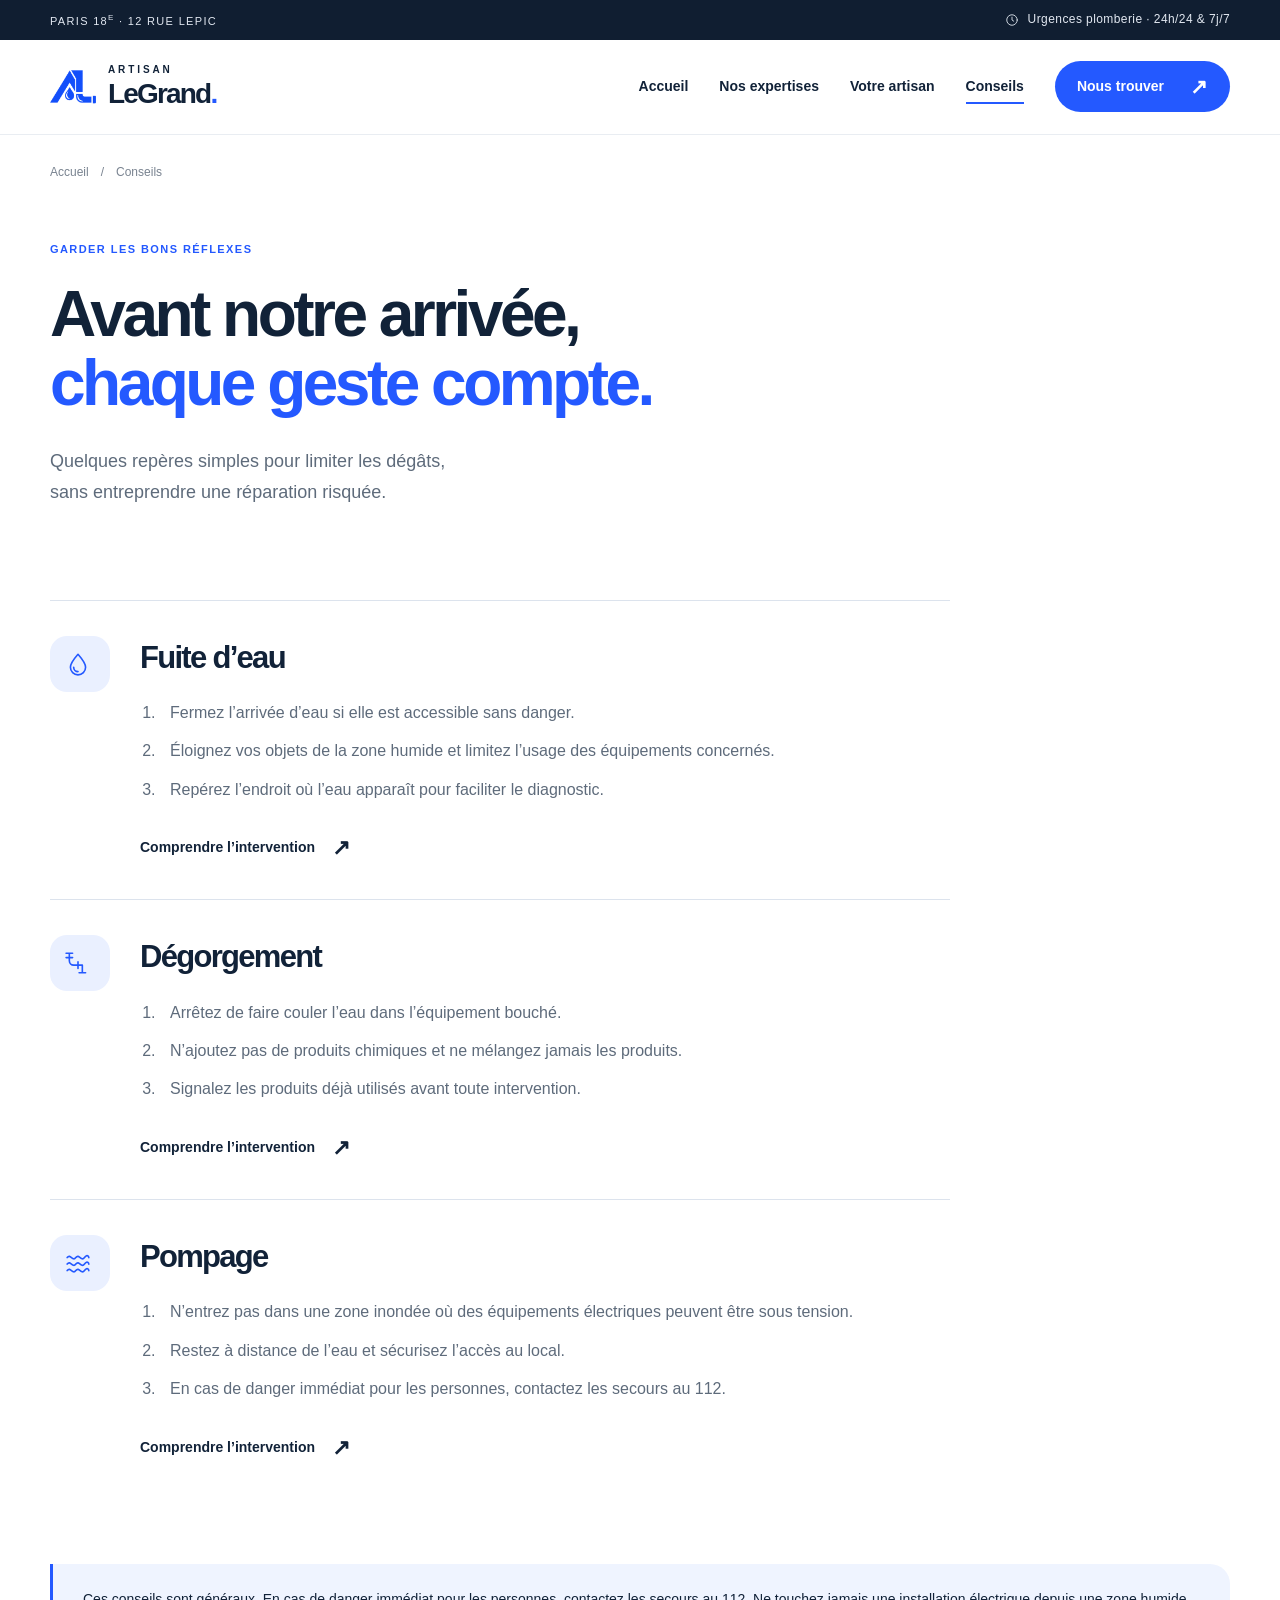
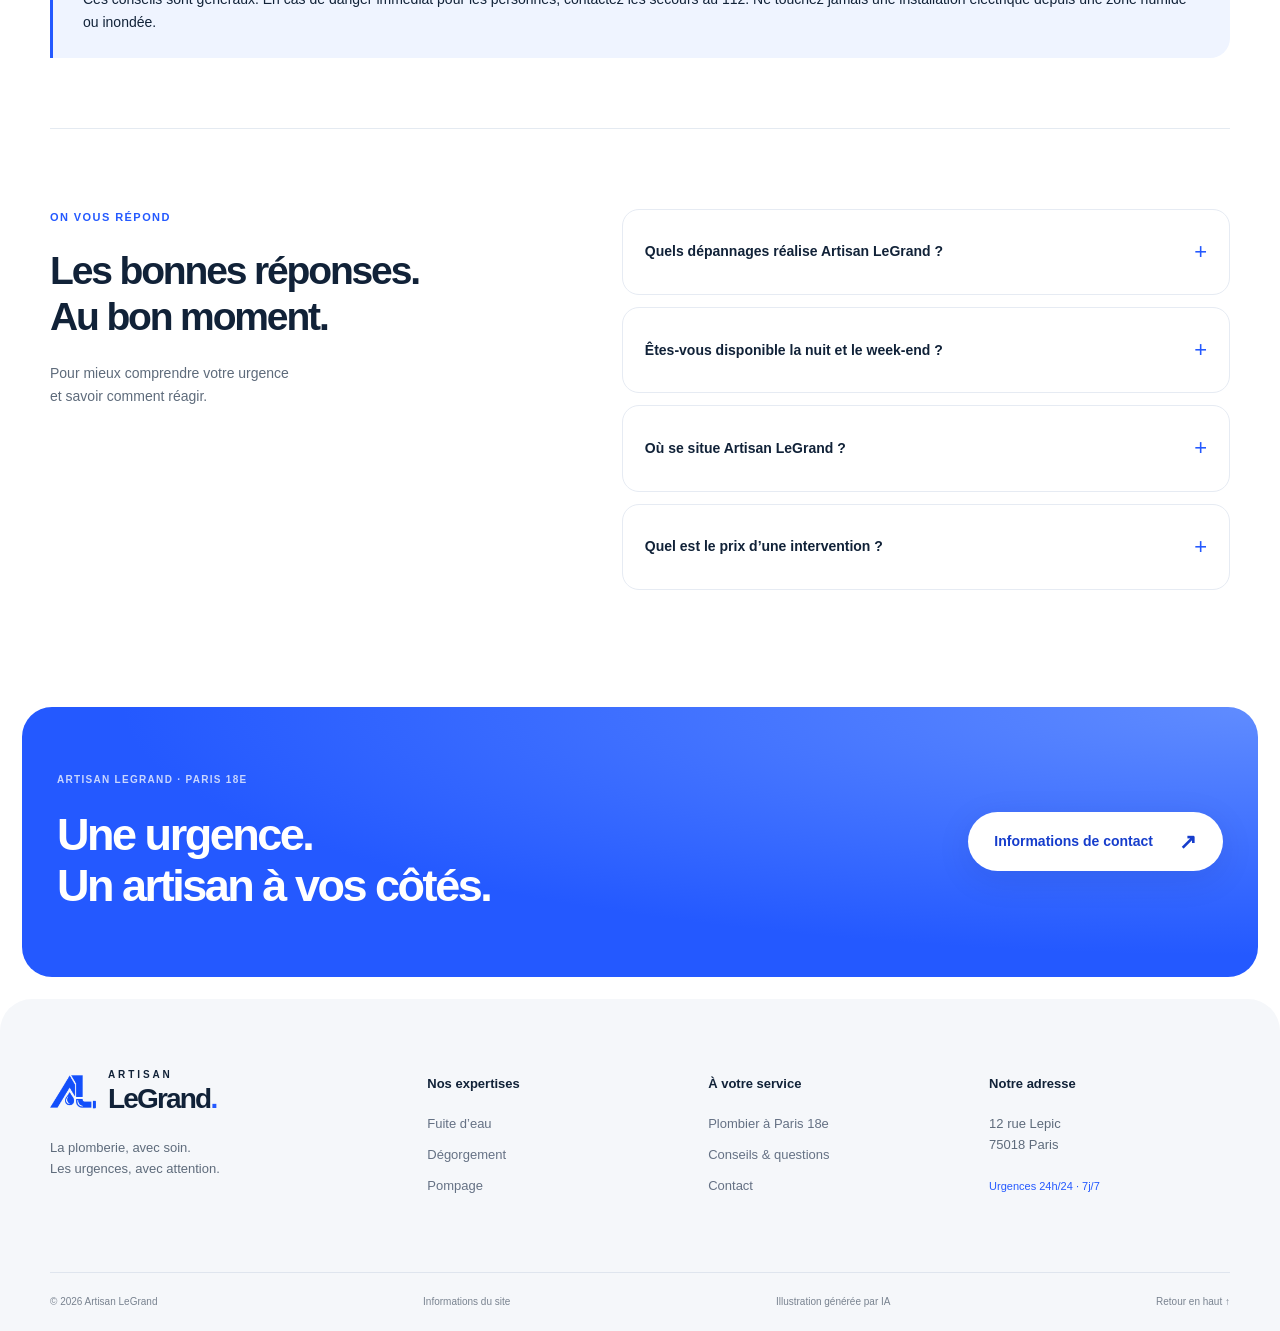
==== conseils/index.html @ b96ce823 "Créer Artisan LeGrand : neuf pages, identité visuelle, animations et SEO local" ====
<!doctype html><html lang="fr" id="top"><head><meta charset="utf-8"><meta name="viewport" content="width=device-width,initial-scale=1"><title>Urgence plomberie : conseils et questions | Artisan LeGrand</title><meta name="description" content="Fuite d’eau, canalisation bouchée ou inondation : les premiers réflexes et les réponses aux questions sur les urgences plomberie à Paris 18e."><meta name="theme-color" content="#101e31"><meta name="robots" content="index,follow,max-image-preview:large"><link rel="canonical" href="https://artisan-legrand-pecsi.vercel.app/conseils/"><link rel="icon" href="/assets/favicon.png"><link rel="stylesheet" href="/assets/style.css"><meta property="og:type" content="website"><meta property="og:locale" content="fr_FR"><meta property="og:site_name" content="Artisan LeGrand"><meta property="og:title" content="Urgence plomberie : conseils et questions | Artisan LeGrand"><meta property="og:description" content="Fuite d’eau, canalisation bouchée ou inondation : les premiers réflexes et les réponses aux questions sur les urgences plomberie à Paris 18e."><meta property="og:url" content="https://artisan-legrand-pecsi.vercel.app/conseils/"><script type="application/ld+json">[{"@context":"https://schema.org","@type":"Plumber","@id":"https://artisan-legrand-pecsi.vercel.app/#artisan","name":"Artisan LeGrand","url":"https://artisan-legrand-pecsi.vercel.app","description":"Artisan plombier pour les urgences de plomberie, fuites, dégorgement et pompage à Paris 18e.","image":"https://artisan-legrand-pecsi.vercel.app/assets/plomberie.webp","logo":"https://artisan-legrand-pecsi.vercel.app/assets/logo.webp","address":{"@type":"PostalAddress","streetAddress":"12 rue Lepic","postalCode":"75018","addressLocality":"Paris","addressCountry":"FR"},"areaServed":{"@type":"Place","name":"Paris 18e arrondissement"},"openingHoursSpecification":{"@type":"OpeningHoursSpecification","dayOfWeek":["Monday","Tuesday","Wednesday","Thursday","Friday","Saturday","Sunday"],"opens":"00:00","closes":"23:59"}},{"@context":"https://schema.org","@type":"WebPage","name":"Urgence plomberie : conseils et questions | Artisan LeGrand","description":"Fuite d’eau, canalisation bouchée ou inondation : les premiers réflexes et les réponses aux questions sur les urgences plomberie à Paris 18e.","url":"https://artisan-legrand-pecsi.vercel.app/conseils/","inLanguage":"fr-FR","about":{"@id":"https://artisan-legrand-pecsi.vercel.app/#artisan"}},{"@context":"https://schema.org","@type":"BreadcrumbList","itemListElement":[{"@type":"ListItem","position":1,"name":"Accueil","item":"https://artisan-legrand-pecsi.vercel.app/"},{"@type":"ListItem","position":2,"name":"Urgence plomberie : conseils et questions | Artisan LeGrand","item":"https://artisan-legrand-pecsi.vercel.app/conseils/"}]},{"@context":"https://schema.org","@type":"FAQPage","mainEntity":[{"@type":"Question","name":"Quels dépannages réalise Artisan LeGrand ?","acceptedAnswer":{"@type":"Answer","text":"Artisan LeGrand intervient pour les urgences plomberie : fuites d’eau, dégorgement de canalisations et pompage, à Paris 18e."}},{"@type":"Question","name":"Êtes-vous disponible la nuit et le week-end ?","acceptedAnswer":{"@type":"Answer","text":"L’activité d’urgence est annoncée 24h/24 et 7j/7. Les disponibilités et les conditions d’intervention doivent être confirmées au moment de la prise de contact."}},{"@type":"Question","name":"Où se situe Artisan LeGrand ?","acceptedAnswer":{"@type":"Answer","text":"L’adresse est le 12 rue Lepic, 75018 Paris. Les demandes hors du 18e arrondissement sont à confirmer avant intervention."}},{"@type":"Question","name":"Quel est le prix d’une intervention ?","acceptedAnswer":{"@type":"Answer","text":"Le tarif dépend du problème, de l’accès, des pièces éventuelles et de l’horaire. Aucun prix fixe n’est annoncé sur ce site ; demandez les conditions et le montant avant de faire réaliser les travaux."}}]}]</script><script src="/assets/site.js" defer></script></head><body><a class="skip" href="#main">Aller au contenu</a><div class="topbar"><span>PARIS 18<sup>E</sup> · 12 RUE LEPIC</span><span><svg viewBox="0 0 24 24" fill="none" stroke="currentColor" stroke-width="1.5" stroke-linecap="round" stroke-linejoin="round" aria-hidden="true"><circle cx="12" cy="12" r="9"/><path d="M12 7v5l3 2"/></svg> Urgences plomberie · 24h/24 & 7j/7</span></div><header class="header"><div class="nav-wrap"><a class="brand" href="/" aria-label="Artisan LeGrand — accueil"><img src="/assets/logo.webp" width="48" height="48" alt=""><span><small>ARTISAN</small><strong>LeGrand<span class="brand-dot">.</span></strong></span></a><button class="menu-toggle" aria-controls="nav" aria-expanded="false" aria-label="Ouvrir le menu"><span></span><span></span></button><nav id="nav" aria-label="Navigation principale"><a  href="/">Accueil</a><a  href="/services/">Nos expertises</a><a  href="/plombier-paris-18/">Votre artisan</a><a href="/conseils/" aria-current="page">Conseils</a><a class="button compact" href="/contact/">Nous trouver <span aria-hidden="true">↗</span></a></nav></div></header><main id="main"><section class="page-intro wrap"><div class="breadcrumbs"><a href="/">Accueil</a><span>/</span><span>Conseils</span></div><span class="eyebrow">GARDER LES BONS RÉFLEXES</span><h1>Avant notre arrivée,<br><span>chaque geste compte.</span></h1><p>Quelques repères simples pour limiter les dégâts,<br>sans entreprendre une réparation risquée.</p></section><section class="wrap advice-list"><article class="advice-article reveal"><div class="service-icon"><svg viewBox="0 0 24 24" fill="none" stroke="currentColor" stroke-width="1.5" stroke-linecap="round" stroke-linejoin="round" aria-hidden="true"><path d="M12 3s-7 8-7 12a7 7 0 0 0 14 0c0-4-7-12-7-12Z"/><path d="M8 15a4 4 0 0 0 4 4"/></svg></div><div><h2>Fuite d’eau</h2><ol><li>Fermez l’arrivée d’eau si elle est accessible sans danger.</li><li>Éloignez vos objets de la zone humide et limitez l’usage des équipements concernés.</li><li>Repérez l’endroit où l’eau apparaît pour faciliter le diagnostic.</li></ol><a class="text-link" href="/reparation-fuite-eau/">Comprendre l’intervention <span aria-hidden="true">↗</span></a></div></article><article class="advice-article reveal"><div class="service-icon"><svg viewBox="0 0 24 24" fill="none" stroke="currentColor" stroke-width="1.5" stroke-linecap="round" stroke-linejoin="round" aria-hidden="true"><path d="M4 3v7a4 4 0 0 0 4 4h8v7M1 3h6M13 21h6M4 7H1m3 0h3M12 11v6"/></svg></div><div><h2>Dégorgement</h2><ol><li>Arrêtez de faire couler l’eau dans l’équipement bouché.</li><li>N’ajoutez pas de produits chimiques et ne mélangez jamais les produits.</li><li>Signalez les produits déjà utilisés avant toute intervention.</li></ol><a class="text-link" href="/degorgement-canalisation/">Comprendre l’intervention <span aria-hidden="true">↗</span></a></div></article><article class="advice-article reveal"><div class="service-icon"><svg viewBox="0 0 24 24" fill="none" stroke="currentColor" stroke-width="1.5" stroke-linecap="round" stroke-linejoin="round" aria-hidden="true"><path d="M2 7c3-4 5 4 8 0s5 4 8 0 4 0 4 0M2 13c3-4 5 4 8 0s5 4 8 0 4 0 4 0M2 19c3-4 5 4 8 0s5 4 8 0 4 0 4 0"/></svg></div><div><h2>Pompage</h2><ol><li>N’entrez pas dans une zone inondée où des équipements électriques peuvent être sous tension.</li><li>Restez à distance de l’eau et sécurisez l’accès au local.</li><li>En cas de danger immédiat pour les personnes, contactez les secours au 112.</li></ol><a class="text-link" href="/pompage-inondation/">Comprendre l’intervention <span aria-hidden="true">↗</span></a></div></article></section><div class="wrap safety-note">Ces conseils sont généraux. En cas de danger immédiat pour les personnes, contactez les secours au 112. Ne touchez jamais une installation électrique depuis une zone humide ou inondée.</div><section class="section wrap faq-section"><div><span class="eyebrow">ON VOUS RÉPOND</span><h2>Les bonnes réponses.<br>Au bon moment.</h2><p>Pour mieux comprendre votre urgence<br>et savoir comment réagir.</p></div><div class="faqs"><details><summary>Quels dépannages réalise Artisan LeGrand ?<span aria-hidden="true">+</span></summary><p>Artisan LeGrand intervient pour les urgences plomberie : fuites d’eau, dégorgement de canalisations et pompage, à Paris 18e.</p></details><details><summary>Êtes-vous disponible la nuit et le week-end ?<span aria-hidden="true">+</span></summary><p>L’activité d’urgence est annoncée 24h/24 et 7j/7. Les disponibilités et les conditions d’intervention doivent être confirmées au moment de la prise de contact.</p></details><details><summary>Où se situe Artisan LeGrand ?<span aria-hidden="true">+</span></summary><p>L’adresse est le 12 rue Lepic, 75018 Paris. Les demandes hors du 18e arrondissement sont à confirmer avant intervention.</p></details><details><summary>Quel est le prix d’une intervention ?<span aria-hidden="true">+</span></summary><p>Le tarif dépend du problème, de l’accès, des pièces éventuelles et de l’horaire. Aucun prix fixe n’est annoncé sur ce site ; demandez les conditions et le montant avant de faire réaliser les travaux.</p></details></div></section></main><section class="closing"><div class="wrap closing-inner"><div><span class="eyebrow">ARTISAN LEGRAND · PARIS 18E</span><h2>Une urgence.<br>Un artisan à vos côtés.</h2></div><a class="button light" href="/contact/">Informations de contact <span aria-hidden="true">↗</span></a></div></section><footer><div class="wrap footer-grid"><div><a class="brand" href="/" aria-label="Artisan LeGrand — accueil"><img src="/assets/logo.webp" width="48" height="48" alt=""><span><small>ARTISAN</small><strong>LeGrand<span class="brand-dot">.</span></strong></span></a><p>La plomberie, avec soin.<br>Les urgences, avec attention.</p></div><div><h3>Nos expertises</h3><a href="/reparation-fuite-eau/">Fuite d’eau</a><a href="/degorgement-canalisation/">Dégorgement</a><a href="/pompage-inondation/">Pompage</a></div><div><h3>À votre service</h3><a href="/plombier-paris-18/">Plombier à Paris 18e</a><a href="/conseils/">Conseils & questions</a><a href="/contact/">Contact</a></div><div><h3>Notre adresse</h3><p>12 rue Lepic<br>75018 Paris</p><p class="footer-hours">Urgences 24h/24 · 7j/7</p></div></div><div class="wrap footer-bottom"><span>© 2026 Artisan LeGrand</span><a href="/informations/">Informations du site</a><span>Illustration générée par IA</span><a href="#top">Retour en haut ↑</a></div></footer></body></html>
---- assets/style.css ----
@font-face{font-family:LeGrand;src:local('Avenir Next'),local('Avenir'),local('Segoe UI')}*{box-sizing:border-box}html{scroll-behavior:smooth;scroll-padding-top:100px}body{margin:0;color:#112238;background:#fff;font-family:LeGrand,Arial,sans-serif;font-size:16px;line-height:1.65;-webkit-font-smoothing:antialiased}a{color:inherit;text-decoration:none}button{font:inherit}img{max-width:100%;display:block}svg{width:24px;height:24px;flex-shrink:0}p{color:#5e6b7b;margin:0 0 22px}h1,h2,h3{line-height:1.08;letter-spacing:-.055em;margin:0;font-weight:600}h1{font-size:clamp(42px,5.1vw,76px)}h2{font-size:clamp(34px,3.3vw,49px)}h3{font-size:27px}h1 span{color:#2459ff}.wrap{width:min(1240px,calc(100% - 100px));margin-inline:auto}.topbar{display:flex;justify-content:space-between;align-items:center;background:#101e31;color:#e2e8f1;padding:10px max(50px,calc((100vw - 1240px)/2));font-size:11px;letter-spacing:.12em}.topbar span:last-child{display:flex;align-items:center;gap:9px;letter-spacing:.035em;font-size:12px}.topbar svg{width:14px;height:14px}.topbar sup{font-size:8px}.header{position:sticky;top:0;z-index:20;background:rgba(255,255,255,.96);border-bottom:1px solid #e9edf2;backdrop-filter:blur(16px)}.nav-wrap{width:min(1240px,calc(100% - 100px));margin:auto;display:flex;align-items:center;justify-content:space-between;min-height:94px;gap:20px}.brand{display:flex;gap:12px;align-items:center;line-height:1;min-width:190px}.brand img{width:46px;height:46px;object-fit:contain}.brand small{font-size:10px;letter-spacing:.29em;display:block;margin-bottom:5px;font-weight:600}.brand strong{font-size:28px;letter-spacing:-.065em}.brand-dot{color:#2459ff}nav{display:flex;gap:31px;align-items:center;font-size:14px;font-weight:600}nav>a:not(.button){position:relative;padding:14px 0}nav>a:not(.button):after{content:'';position:absolute;bottom:8px;left:0;width:0;height:2px;background:#2459ff;transition:width .25s}nav>a:hover:after,nav>a[aria-current]:after{width:100%}.button{display:inline-flex;align-items:center;justify-content:space-between;gap:26px;background:#2459ff;color:#fff;padding:18px 25px;line-height:1.4;font-size:14px;font-weight:600;border-radius:5px;transition:background .2s,transform .2s,box-shadow .2s}.button:hover{background:#1643d8;transform:translateY(-3px);box-shadow:0 10px 25px #2459ff25}.button span{font-size:21px;line-height:1}.button.compact{padding:15px 20px}.button.light{color:#163dcc;background:#fff}.text-link{display:inline-flex;gap:17px;align-items:center;font-size:14px;font-weight:600;line-height:1.5}.text-link span{font-size:22px;transition:transform .2s}.text-link:hover span{transform:translate(3px,-3px)}.eyebrow{display:block;font-size:11px;font-weight:700;letter-spacing:.13em;color:#2459ff;line-height:1.6;margin-bottom:22px}.hero{display:grid;grid-template-columns:1.08fr 1fr;gap:35px;align-items:center;padding-top:65px;padding-bottom:80px}.hero h1{font-size:clamp(44px,5.15vw,75px);letter-spacing:-.063em;line-height:1.055}.hero-copy{animation:rise .9s ease both}.hero-copy>p{font-size:16px;margin:27px 0 31px;line-height:1.8}.availability{display:flex;align-items:center;gap:9px;color:#36475d}.availability i{width:7px;height:7px;border-radius:50%;background:#2459ff;box-shadow:0 0 0 5px #2459ff10;animation:pulse 3s infinite}.hero-actions{display:flex;gap:23px;align-items:center}.hero-proof{display:flex;gap:25px;margin-top:35px;font-size:12px;color:#5e6b7b}.hero-proof span{display:flex;align-items:center;gap:9px}.hero-proof svg{width:17px;height:17px;color:#2459ff}.hero-visual{position:relative;padding:0 18px 28px 0;animation:rise 1s .15s ease both;min-width:0}.photo-frame{position:relative;height:485px;overflow:hidden;border-radius:8px 8px 100px 8px;background:#16283c}.photo-frame>img{width:100%;height:100%;object-fit:cover;object-position:57% center;animation:photoIn 1.7s ease both}.image-shade{position:absolute;inset:0;background:linear-gradient(180deg,#101e3100 50%,#101e31a0)}.photo-label{position:absolute;left:28px;bottom:35px;color:#fff;letter-spacing:.13em;font-size:11px}.image-number{position:absolute;left:25px;top:23px;font-size:9px;letter-spacing:.14em;color:#fff;background:#101e3140;backdrop-filter:blur(10px);padding:7px 10px}.availability-card{position:absolute;bottom:0;right:36px;left:28px;display:flex;gap:14px;align-items:center;border-radius:7px;background:#fff;padding:23px 22px;box-shadow:0 12px 55px #14213b1b;border:1px solid #edf0f5}.availability-card>svg{color:#2459ff;width:29px;height:29px}.availability-card strong{font-size:13px;display:block}.availability-card div>span{font-size:11px;color:#6c7784;display:block;margin-top:3px}.round-arrow{margin-left:auto;color:#2459ff;font-size:22px}.vertical-label{position:absolute;right:-12px;top:70px;writing-mode:vertical-rl;font-size:9px;font-weight:600;letter-spacing:.15em;color:#89919c}.expertise-ribbon{background:#f2f5f9;border-block:1px solid #e7edf5;padding:24px 0}.expertise-ribbon>.wrap{display:flex;align-items:center;justify-content:space-between;gap:20px}.expertise-ribbon span{font-size:12px;letter-spacing:.12em;font-weight:600}.expertise-ribbon i{font-style:normal;font-size:25px;color:#2459ff;line-height:1}.section{padding-top:105px;padding-bottom:105px}.section-heading{display:flex;align-items:flex-end;justify-content:space-between;gap:30px;margin-bottom:45px}.section-heading>p{font-size:14px;margin-bottom:3px}.section-heading .eyebrow{margin-bottom:18px}.service-grid{display:grid;grid-template-columns:repeat(3,1fr);gap:22px}.service-card{display:flex;flex-direction:column;min-height:345px;background:#f6f8fb;border:1px solid #eaf0f5;border-radius:7px;padding:31px;transition:transform .3s,box-shadow .3s,background .3s,border-color .3s}.service-card:hover{transform:translateY(-7px);background:#fff;box-shadow:0 20px 45px #13223910;border-color:#bdccfa}.card-top{display:flex;justify-content:space-between;align-items:center;margin-bottom:41px}.service-icon{color:#2459ff;display:inline-flex;padding:12px;border:1px solid #dce5f7;border-radius:7px}.service-icon svg{width:26px;height:26px}.index{font-size:12px;letter-spacing:.06em;color:#7b899c}.service-card .eyebrow{font-size:9px;margin-bottom:13px}.service-card h3{font-size:29px;margin-bottom:15px}.service-card p{font-size:14px;line-height:1.65;max-width:265px}.card-link{display:flex;justify-content:space-between;align-items:center;font-size:12px;font-weight:600;margin-top:auto;padding-top:10px}.card-link span{font-size:22px;color:#2459ff}.local-section{background:#101e31;color:#fff;overflow:hidden}.local-grid{display:grid;grid-template-columns:1fr 1fr;gap:90px;padding-block:83px}.local-type{position:relative;border-right:1px solid #ffffff20}.local-type .eyebrow{color:#92afff}.big-18{font-size:220px;font-weight:500;line-height:1.03;letter-spacing:-.095em;color:#fff}.big-18 span{font-size:80px;vertical-align:top;display:inline-block;margin-top:14px;color:#6c91ff;letter-spacing:-.04em}.local-caption{letter-spacing:.27em;font-size:14px;margin-top:16px}.local-coordinates{font-size:10px;letter-spacing:.1em;margin-top:30px;color:#91a1ba}.local-copy{align-self:center;max-width:430px}.local-copy h2{font-size:45px;line-height:1.15;margin-bottom:28px}.local-copy .eyebrow{color:#92afff}.local-copy p{color:#bcc7d8;font-size:15px}.local-copy .text-link{margin-top:12px}.steps-grid{display:grid;grid-template-columns:repeat(3,1fr);gap:45px;margin-top:45px}.step{border-top:1px solid #dce3ed;padding-top:25px}.step>span{color:#2459ff;font-size:13px;display:block;margin-bottom:27px}.step h3{font-size:24px;margin-bottom:16px;letter-spacing:-.04em}.step p{font-size:15px}.faq-section{display:grid;grid-template-columns:1fr 1.2fr;gap:65px;border-top:1px solid #e4eaf1;padding-top:80px}.faq-section h2{font-size:39px;line-height:1.16;margin-bottom:23px}.faq-section>div>p{font-size:14px}.faqs details{border-bottom:1px solid #dce3ed}.faqs details:first-child{border-top:1px solid #dce3ed}.faqs summary{list-style:none;padding:24px 0;font-weight:600;font-size:14px;display:flex;justify-content:space-between;align-items:center;gap:20px;cursor:pointer}.faqs summary::-webkit-details-marker{display:none}.faqs summary span{font-size:22px;font-weight:400;color:#2459ff;transition:transform .3s}.faqs details[open] summary span{transform:rotate(45deg)}.faqs details p{font-size:14px;padding-right:32px;animation:rise .3s}.closing{background:#2459ff;color:#fff}.closing-inner{padding-block:65px;display:flex;justify-content:space-between;align-items:center;gap:30px}.closing .eyebrow{color:#c9d6ff;font-size:10px}.closing h2{font-size:45px;line-height:1.13}footer{background:#f5f7fa;padding-top:70px}.footer-grid{display:grid;grid-template-columns:1.4fr 1fr 1fr 1fr;gap:40px;padding-bottom:54px}.footer-grid .brand{margin-bottom:22px}.footer-grid p{font-size:13px}.footer-grid h3{font-size:13px;letter-spacing:0;margin:8px 0 22px}.footer-grid>div>a:not(.brand){display:block;color:#657184;font-size:13px;margin-bottom:10px}.footer-grid>div>a:hover{color:#2459ff}.footer-hours{font-size:11px!important;color:#2459ff}.footer-bottom{padding-block:21px;border-top:1px solid #dfe5ee;display:flex;gap:20px;justify-content:space-between;font-size:10px;color:#798390}.menu-toggle{display:none}.skip{position:fixed;left:20px;top:-100px;background:#101e31;color:#fff;padding:15px;z-index:99}.skip:focus{top:10px}:focus-visible{outline:3px solid #f39b25;outline-offset:5px}.breadcrumbs{display:flex;gap:12px;font-size:12px;color:#798390;margin-bottom:50px}.breadcrumbs a:hover{color:#2459ff}.page-intro{padding-top:28px;padding-bottom:70px}.page-intro h1{margin-bottom:28px;font-size:clamp(43px,5vw,70px)}.page-intro>p{font-size:18px;max-width:730px;line-height:1.7}.page-intro>.eyebrow{margin-top:58px}.compact-section{padding-top:0}.editorial{max-width:850px;padding-bottom:85px}.editorial h2{font-size:30px;margin:35px 0 22px;line-height:1.2}.editorial p{font-size:16px;line-height:1.9}.detail-hero{padding-top:28px;padding-bottom:75px}.detail-grid{display:grid;grid-template-columns:1.1fr 1fr;gap:65px;align-items:center}.detail-grid h1{font-size:clamp(38px,4.4vw,63px);line-height:1.1;margin:20px 0 27px}.detail-grid p{font-size:16px;line-height:1.9}.detail-image{height:440px;position:relative}.detail-image>img{width:100%;height:100%;object-fit:cover;border-radius:7px 7px 65px 7px}.detail-badge{display:flex;align-items:center;gap:12px;position:absolute;bottom:25px;left:25px;background:#fff;padding:16px 24px;border-radius:4px;font-size:14px}.detail-badge svg{color:#2459ff}.advice-panel{background:#eff4ff;border-radius:8px;display:grid;grid-template-columns:1fr 1.2fr;gap:55px;padding:50px;margin-bottom:85px}.advice-panel h2{font-size:37px}.advice-panel ol{margin:0;padding-left:20px}.advice-panel li{margin-bottom:14px;padding-left:10px;font-size:15px}.advice-panel li::marker{color:#2459ff;font-weight:700}.related{padding-bottom:85px}.related h2{font-size:29px;margin-bottom:25px}.related>div{display:flex;gap:45px}.about-grid{display:grid;grid-template-columns:1fr 1fr;gap:65px;align-items:center;margin-bottom:100px}.about-photo{height:480px;width:100%;object-fit:cover;border-radius:6px 6px 60px 6px}.about-grid h2{font-size:36px;margin-bottom:25px}.about-grid p{font-size:16px}.address-panel{padding:55px;background:#f3f6fb;margin-bottom:90px;display:grid;grid-template-columns:1fr 1fr;gap:55px;border-radius:8px}.address-panel svg{color:#2459ff;width:32px;height:32px;margin-bottom:17px}.address-panel h2{font-size:40px}.address-panel p{font-size:15px}.advice-list{padding-bottom:65px}.advice-article{display:grid;grid-template-columns:60px 1fr;gap:30px;border-top:1px solid #dce3ed;padding:35px 0;max-width:900px}.advice-article .service-icon{align-self:start}.advice-article h2{font-size:31px;margin:5px 0 20px}.advice-article ol{padding-left:20px;color:#5e6b7b;margin:0 0 22px}.advice-article li{padding:6px 0 6px 10px}.safety-note{font-size:14px;background:#eff4ff;padding:24px 30px;border-left:3px solid #2459ff;margin-bottom:70px}.contact-grid{display:grid;grid-template-columns:1fr 1fr;gap:25px;margin-bottom:85px}.contact-card{padding:45px;border:1px solid #e3e9f1;background:#f6f8fb;border-radius:8px}.contact-card>.service-icon{margin-bottom:28px}.contact-card h2{font-size:34px;margin-bottom:23px;line-height:1.2}.address-text{font-size:27px;color:#142338}.contact-card.dark{background:#101e31;color:white;border-color:#101e31}.dark p{color:#bcc7d8}.dark .service-icon{color:#91adff;border-color:#ffffff30}.contact-notice{border-top:1px solid #ffffff25;padding-top:23px;margin-top:26px}.contact-notice strong{font-size:15px}.contact-notice p{font-size:13px;margin-top:10px;margin-bottom:0}.reveal{transition:opacity .7s ease,translate .7s ease}.js .reveal.pending{opacity:0;translate:0 22px}.js .reveal.visible{opacity:1;translate:0 0}@keyframes rise{from{opacity:0;transform:translateY(20px)}to{opacity:1;transform:translateY(0)}}@keyframes photoIn{from{transform:scale(1.07)}to{transform:scale(1)}}@keyframes pulse{50%{box-shadow:0 0 0 8px #2459ff05}}
@media(min-width:1500px){.hero{padding-top:80px;padding-bottom:100px}.photo-frame{height:520px}}
@media(max-width:1100px){.wrap,.nav-wrap{width:calc(100% - 60px)}.topbar{padding-inline:30px}nav{gap:19px}.hero{gap:25px}.hero-actions{align-items:flex-start;flex-direction:column;gap:17px}.hero h1{font-size:57px}.photo-frame{height:460px}.service-card{padding:25px}.local-grid{gap:50px}.local-copy h2{font-size:38px}.footer-grid{gap:25px}.faq-section{gap:35px}.detail-grid{gap:35px}}
@media(max-width:820px){.topbar>span:first-child{display:none}.topbar{justify-content:center}.nav-wrap{min-height:80px}.menu-toggle{display:flex;flex-direction:column;justify-content:center;gap:6px;width:44px;height:44px;border:1px solid #dfe6f0;border-radius:4px;background:white}.menu-toggle span{display:block;width:20px;height:2px;background:#13243a;margin-inline:auto}.menu-toggle[aria-expanded=true] span:first-child{transform:translateY(4px) rotate(45deg)}.menu-toggle[aria-expanded=true] span:last-child{transform:translateY(-4px) rotate(-45deg)}nav{display:none;position:absolute;top:100%;left:0;right:0;flex-direction:column;align-items:stretch;padding:20px 30px 28px;background:#fff;border-bottom:1px solid #dfe6f0;box-shadow:0 15px 20px #10203010;gap:3px}nav.open{display:flex}nav a{min-height:44px}.hero{grid-template-columns:1fr;gap:45px;padding-top:45px;padding-bottom:55px}.hero h1{font-size:65px}.hero-copy>p{font-size:17px}.hero-actions{flex-direction:row;align-items:center}.hero-visual{max-width:640px;width:100%;margin:auto}.photo-frame{height:440px}.vertical-label{right:-3px}.section{padding-block:70px}.service-grid{grid-template-columns:1fr;gap:18px}.service-card{min-height:270px;padding:28px}.service-card p{max-width:none}.card-top{margin-bottom:22px}.section-heading{align-items:flex-start;flex-direction:column;gap:22px}.expertise-ribbon .wrap{flex-wrap:wrap;justify-content:center;gap:18px}.expertise-ribbon span{font-size:10px}.expertise-ribbon i{font-size:17px}.expertise-ribbon i:last-of-type{display:none}.local-grid{grid-template-columns:1fr;gap:40px;padding-block:55px}.local-type{border-right:0;border-bottom:1px solid #ffffff20;padding-bottom:30px}.local-type .eyebrow{margin-bottom:10px}.big-18{font-size:170px}.local-coordinates{display:none}.local-copy{max-width:none}.steps-grid{gap:25px}.step h3{font-size:22px}.faq-section{grid-template-columns:1fr;gap:25px}.closing-inner{flex-direction:column;align-items:flex-start;padding-block:50px}.closing h2{font-size:38px}.footer-grid{grid-template-columns:1fr 1fr;gap:35px}.footer-bottom{flex-wrap:wrap;justify-content:flex-start;column-gap:25px}.detail-grid,.about-grid{grid-template-columns:1fr}.detail-image{height:380px}.detail-grid h1{font-size:54px}.page-intro h1{font-size:54px}.page-intro>.eyebrow{margin-top:35px}.advice-panel{grid-template-columns:1fr;gap:30px;padding:35px}.address-panel{grid-template-columns:1fr;gap:30px;padding:35px}.contact-grid{grid-template-columns:1fr}.compact-section{padding-top:0}.about-grid{gap:35px}.about-photo{height:360px}}
@media(max-width:520px){.wrap,.nav-wrap{width:calc(100% - 40px)}.brand{gap:9px;min-width:0}.brand img{width:40px;height:40px}.brand strong{font-size:25px}.topbar{padding:9px 15px}.topbar span:last-child{font-size:10px}.hero{padding-top:35px;gap:35px}.hero h1{font-size:clamp(40px,11.5vw,58px)}.hero-copy>p{font-size:15px;line-height:1.8;margin:23px 0}.desktop-break{display:none}.hero-actions{flex-direction:column;align-items:stretch;gap:22px}.hero-actions .text-link{align-self:flex-start}.button{font-size:14px;padding:17px 21px}.hero-proof{margin-top:25px;font-size:11px;gap:22px}.eyebrow{font-size:10px;margin-bottom:18px}.hero-visual{padding-right:10px}.photo-frame{height:345px;border-bottom-right-radius:70px}.availability-card{left:15px;right:23px;padding:16px 13px;gap:10px}.availability-card strong{font-size:11px}.availability-card div>span{font-size:10px}.availability-card>svg{width:24px}.image-number{font-size:8px;left:15px;top:15px}.photo-label{left:20px;bottom:45px;font-size:9px}.vertical-label{right:-9px;font-size:8px;top:40px}.expertise-ribbon{padding:19px 0}.expertise-ribbon>.wrap{gap:13px}.expertise-ribbon span:last-child{width:100%;text-align:center}.expertise-ribbon i:nth-of-type(2){display:none}.expertise-ribbon span{font-size:9px}.section{padding-block:55px}.section-heading{margin-bottom:30px}.section-heading h2,h2{font-size:36px}.section-heading>p br{display:none}.service-card{min-height:285px}.service-card .eyebrow{font-size:10px}.service-card p{font-size:15px}.card-link{font-size:14px}.local-copy h2{font-size:35px}.steps-grid{grid-template-columns:1fr;margin-top:30px;gap:10px}.step{padding-top:22px}.step>span{margin-bottom:16px}.step h3{font-size:25px}.faq-section h2{font-size:34px}.faqs summary{font-size:15px}.faqs details p{font-size:15px;padding-right:10px}.closing h2{font-size:36px}.footer-grid{grid-template-columns:1fr 1fr;gap:25px 20px}.footer-grid>div:first-child{grid-column:1/-1}.footer-grid h3{font-size:14px}.footer-grid p,.footer-grid>div>a:not(.brand){font-size:14px}.footer-grid>div>a{padding-block:3px}.footer-bottom{font-size:11px;row-gap:12px}.page-intro{padding-bottom:40px}.page-intro h1,.detail-grid h1{font-size:43px}.page-intro>p{font-size:16px}.breadcrumbs{margin-bottom:35px;font-size:11px}.page-intro>.eyebrow{margin-top:28px}.detail-hero{padding-bottom:20px}.detail-image{height:315px}.detail-grid{gap:35px}.detail-grid p{font-size:16px}.advice-panel{padding:27px;margin-bottom:50px;gap:25px}.advice-panel h2{font-size:31px}.related>div{flex-direction:column;gap:20px}.about-photo{height:330px}.about-grid{margin-bottom:60px}.about-grid h2{font-size:32px}.address-panel{padding:28px;margin-bottom:60px}.address-panel h2{font-size:35px}.advice-article{grid-template-columns:1fr;gap:20px}.advice-article .service-icon{justify-self:start}.advice-article h2{font-size:31px}.contact-card{padding:28px}.contact-grid{margin-bottom:50px}.compact-section{padding-top:0}.editorial{padding-bottom:50px}.safety-note{padding:23px;margin-bottom:45px}.section-heading>p{font-size:16px}.footer-hours{font-size:13px!important}}
@media(prefers-reduced-motion:reduce){*,*:before,*:after{animation:none!important;transition:none!important;scroll-behavior:auto!important}.js .reveal.pending{opacity:1;translate:none}}
/* Artisan LeGrand — refinement: rounded surfaces, restrained motion. */
@view-transition{navigation:auto}.hero{position:relative}.hero:before{content:'';position:absolute;inset:0 -20px;z-index:-1;background:radial-gradient(ellipse at 82% 52%,#e7efff85,transparent 62%);pointer-events:none}.button{border-radius:100px;padding:19px 26px}.button.compact{padding:15px 22px}.button.light{box-shadow:0 8px 35px #07194b18}.photo-frame{border-radius:30px 30px 110px 30px}.availability-card{border-radius:19px;animation:float 7s 1.2s ease-in-out infinite}.image-number{border-radius:100px;padding:8px 14px}.image-shade{background:linear-gradient(180deg,#101e3100 40%,#101e3190)}.hero-actions .button:hover{box-shadow:0 12px 30px #2459ff35}.service-card{border-radius:25px;padding:33px;position:relative;overflow:hidden;transition:transform .45s cubic-bezier(.2,.7,.2,1),box-shadow .45s,border-color .45s,background .45s}.service-card:before{content:'';position:absolute;inset:0;background:radial-gradient(ellipse at top right,#e0e9ff,transparent 65%);opacity:0;transition:opacity .5s;pointer-events:none}.service-card:hover:before{opacity:1}.service-card>*{position:relative}.service-card:hover{transform:translateY(-9px);box-shadow:0 24px 55px #17346612;border-color:#bfcef9}.service-icon{border-radius:17px;padding:14px;background:#eaf0ff;border-color:transparent;transition:transform .4s,background .4s}.service-card:hover .service-icon{transform:rotate(-6deg);background:#dfe8ff}.card-link span{display:grid;place-items:center;width:35px;height:35px;border:1px solid #dce5f7;border-radius:50%;transition:background .3s,color .3s,transform .3s}.service-card:hover .card-link span{background:#2459ff;color:#fff;transform:rotate(45deg)}.local-section{margin-inline:22px;border-radius:32px;background:radial-gradient(ellipse at 10% 10%,#1c3453,transparent 80%),#101e31}.local-section .wrap{width:min(1196px,calc(100% - 70px))}.big-18{transition:transform .8s}.local-type:hover .big-18{transform:translateX(8px)}.trust-note{display:flex;gap:14px;flex-wrap:wrap;margin-top:35px}.trust-note>span{display:flex;align-items:center;gap:8px;font-size:13px;background:#f0f5ff;padding:10px 15px;border-radius:100px;color:#29456c}.trust-note svg{width:17px;height:17px;color:#2459ff}.step{border:0;background:#f6f8fb;border-radius:23px;padding:28px;transition:background .3s}.step:hover{background:#eef3ff}.step>span{width:37px;height:37px;background:white;border-radius:50%;display:grid;place-items:center;box-shadow:0 3px 12px #10264d06}.faqs details{border:1px solid #e6ebf3!important;border-radius:17px;padding:0 22px;margin-bottom:12px;transition:background .3s,border-color .3s}.faqs details[open]{background:#f3f6ff;border-color:#cddaff!important}.faqs details p{padding-bottom:5px}.closing{margin:0 22px 22px;border-radius:30px;background:radial-gradient(ellipse at 100% 0%,#608cff,transparent 65%),#2459ff;overflow:hidden}.closing .wrap{width:min(1196px,calc(100% - 70px))}footer{border-radius:32px 32px 0 0}.detail-image>img,.about-photo{border-radius:28px 28px 80px 28px}.detail-badge{border-radius:100px;box-shadow:0 8px 30px #10203015}.advice-panel,.address-panel,.contact-card{border-radius:28px}.contact-card.dark{background:radial-gradient(ellipse at 100% 0%,#243f62,transparent 90%),#101e31}.safety-note{border-radius:0 20px 20px 0}.reveal{transition:opacity .85s ease,translate .85s cubic-bezier(.18,.7,.2,1);transition-delay:var(--reveal-delay,0ms)}.service-card.reveal.visible{transition:opacity .85s,translate .85s,transform .4s,box-shadow .4s,background .4s,border-color .4s}.js .reveal.pending{translate:0 34px}.header{transition:box-shadow .3s}.header.scrolled{box-shadow:0 5px 35px #1224400c}.page-intro h1,.detail-grid h1{animation:rise .8s both}.page-intro>p,.detail-grid p{animation:rise .9s .1s both}@keyframes float{0%,100%{transform:translateY(0)}50%{transform:translateY(-7px)}}
@media(max-width:820px){.local-section,.closing{margin-inline:12px;border-radius:25px}.local-section .wrap,.closing .wrap{width:calc(100% - 44px)}.steps-grid{gap:18px}.step{padding:22px}.hero .availability{font-size:10px;letter-spacing:.08em}.service-card{padding:28px}.service-card.reveal{--reveal-delay:0ms!important}.step.reveal{--reveal-delay:0ms!important}}
@media(max-width:520px){.hero .availability{font-size:9px;letter-spacing:.07em;gap:8px}.hero .availability i{flex-shrink:0}.photo-frame{border-radius:24px 24px 65px 24px}.availability-card{left:12px;right:19px;border-radius:16px}.service-card{border-radius:23px}.closing h2{font-size:33px}.trust-note{gap:10px;margin-top:28px}.trust-note>span{font-size:12px;padding:10px 13px}.faqs details{padding-inline:17px}.faqs summary{font-size:14px}.contact-card{border-radius:23px}.advice-panel,.address-panel{border-radius:23px}.footer-grid{column-gap:18px}}
@media(prefers-reduced-motion:reduce){.availability-card,.hero-copy,.hero-visual,.photo-frame>img{animation:none}.reveal{transition:none!important}.js .reveal.pending{translate:none}}
/* Editorial photography and expressive, accessible motion. */
.card-photo{height:210px;margin:-33px -33px 25px;overflow:hidden;border-radius:24px 24px 0 0;background:#e6ecf4}.card-photo img{width:100%;height:100%;object-fit:cover;transition:transform .9s cubic-bezier(.2,.65,.2,1),filter .7s;filter:saturate(.8)}.service-card:hover .card-photo img{transform:scale(1.055);filter:saturate(1)}.service-card .card-top{margin-bottom:23px}.service-card .service-icon{padding:10px;border-radius:12px}.service-card{min-height:510px}.confidence-section{display:grid;grid-template-columns:1fr 1fr;gap:100px;padding-bottom:105px;align-items:center}.confidence-heading h2{font-size:clamp(40px,4.5vw,62px);line-height:1.1}.confidence-heading h2>span{color:#2459ff}.confidence-copy .lead{color:#24364e;font-size:21px;line-height:1.65;font-weight:500}.confidence-copy>p{font-size:16px;line-height:1.9}.confidence-bottom{border-top:1px solid #e0e6ef;padding-top:24px;margin-top:30px;display:flex;justify-content:space-between;gap:20px;font-size:10px;letter-spacing:.1em;color:#536984}.hero h1{animation:headlineIn 1s cubic-bezier(.2,.75,.2,1) both}.hero h1>span{display:inline-block;animation:blueIn 1.2s .08s both}.detail-image{overflow:hidden;border-radius:28px 28px 80px 28px}.detail-image>img{transition:transform 1s}.detail-image:hover>img{transform:scale(1.035)}.button>span{transition:transform .3s}.button:hover>span{transform:translate(3px,-3px)}.text-link{position:relative}.text-link:after{content:'';height:1px;position:absolute;bottom:-5px;left:0;right:0;background:currentColor;transform:scaleX(0);transform-origin:left;transition:transform .4s}.text-link:hover:after{transform:scaleX(1)}@keyframes headlineIn{from{opacity:0;transform:translateY(26px);filter:blur(5px)}to{opacity:1;transform:none;filter:blur(0)}}@keyframes blueIn{from{opacity:0;transform:translateY(12px)}to{opacity:1;transform:none}}
@media(max-width:820px){.card-photo{margin:-28px -28px 24px;height:280px}.service-card{min-height:500px}.confidence-section{grid-template-columns:1fr;gap:30px;padding-bottom:70px}.confidence-heading h2{font-size:49px}.confidence-copy .lead{font-size:20px}}
@media(max-width:520px){.card-photo{height:215px}.service-card{min-height:470px}.confidence-heading h2{font-size:43px}.confidence-section{padding-bottom:55px;gap:25px}.confidence-copy .lead{font-size:19px}.confidence-bottom{font-size:9px;letter-spacing:.07em}.detail-image{border-radius:24px 24px 65px 24px}}
@media(prefers-reduced-motion:reduce){.hero h1,.hero h1>span{animation:none!important;filter:none}.service-card:hover .card-photo img,.detail-image:hover>img{transform:none}}
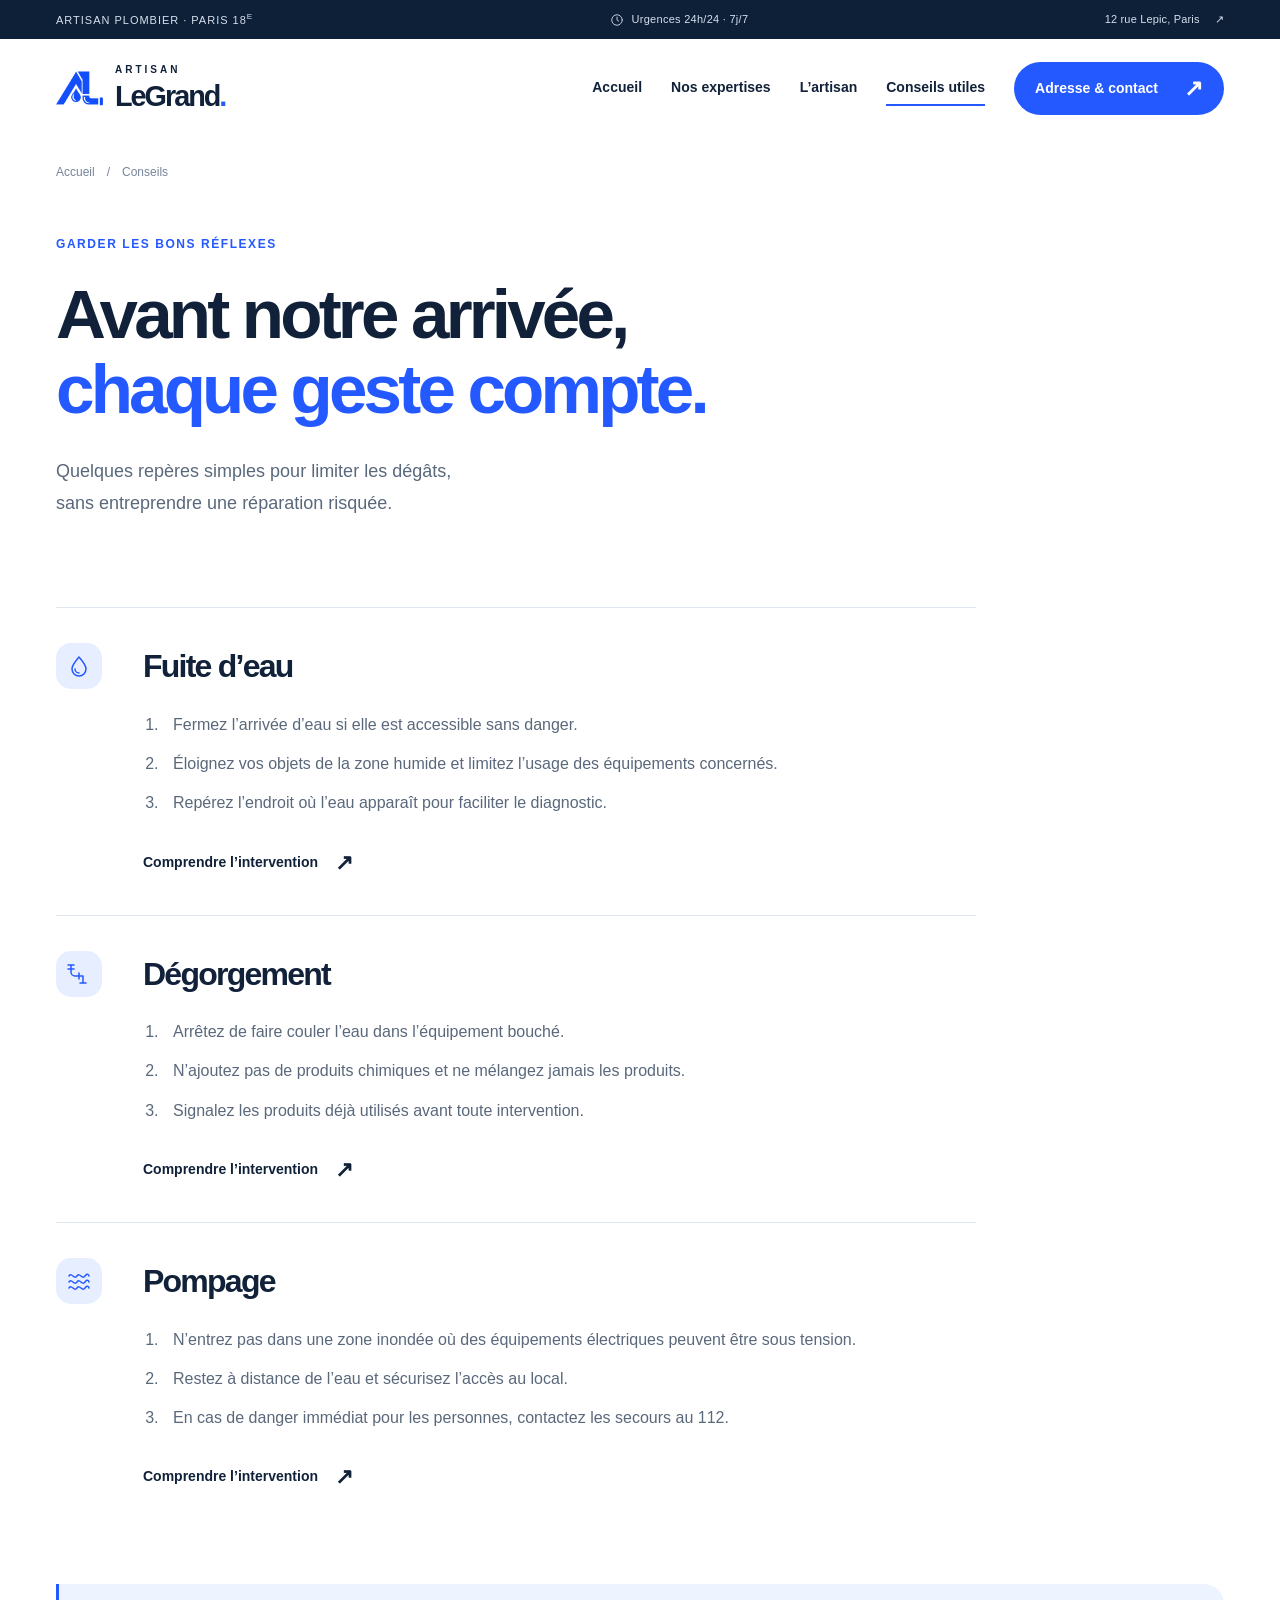
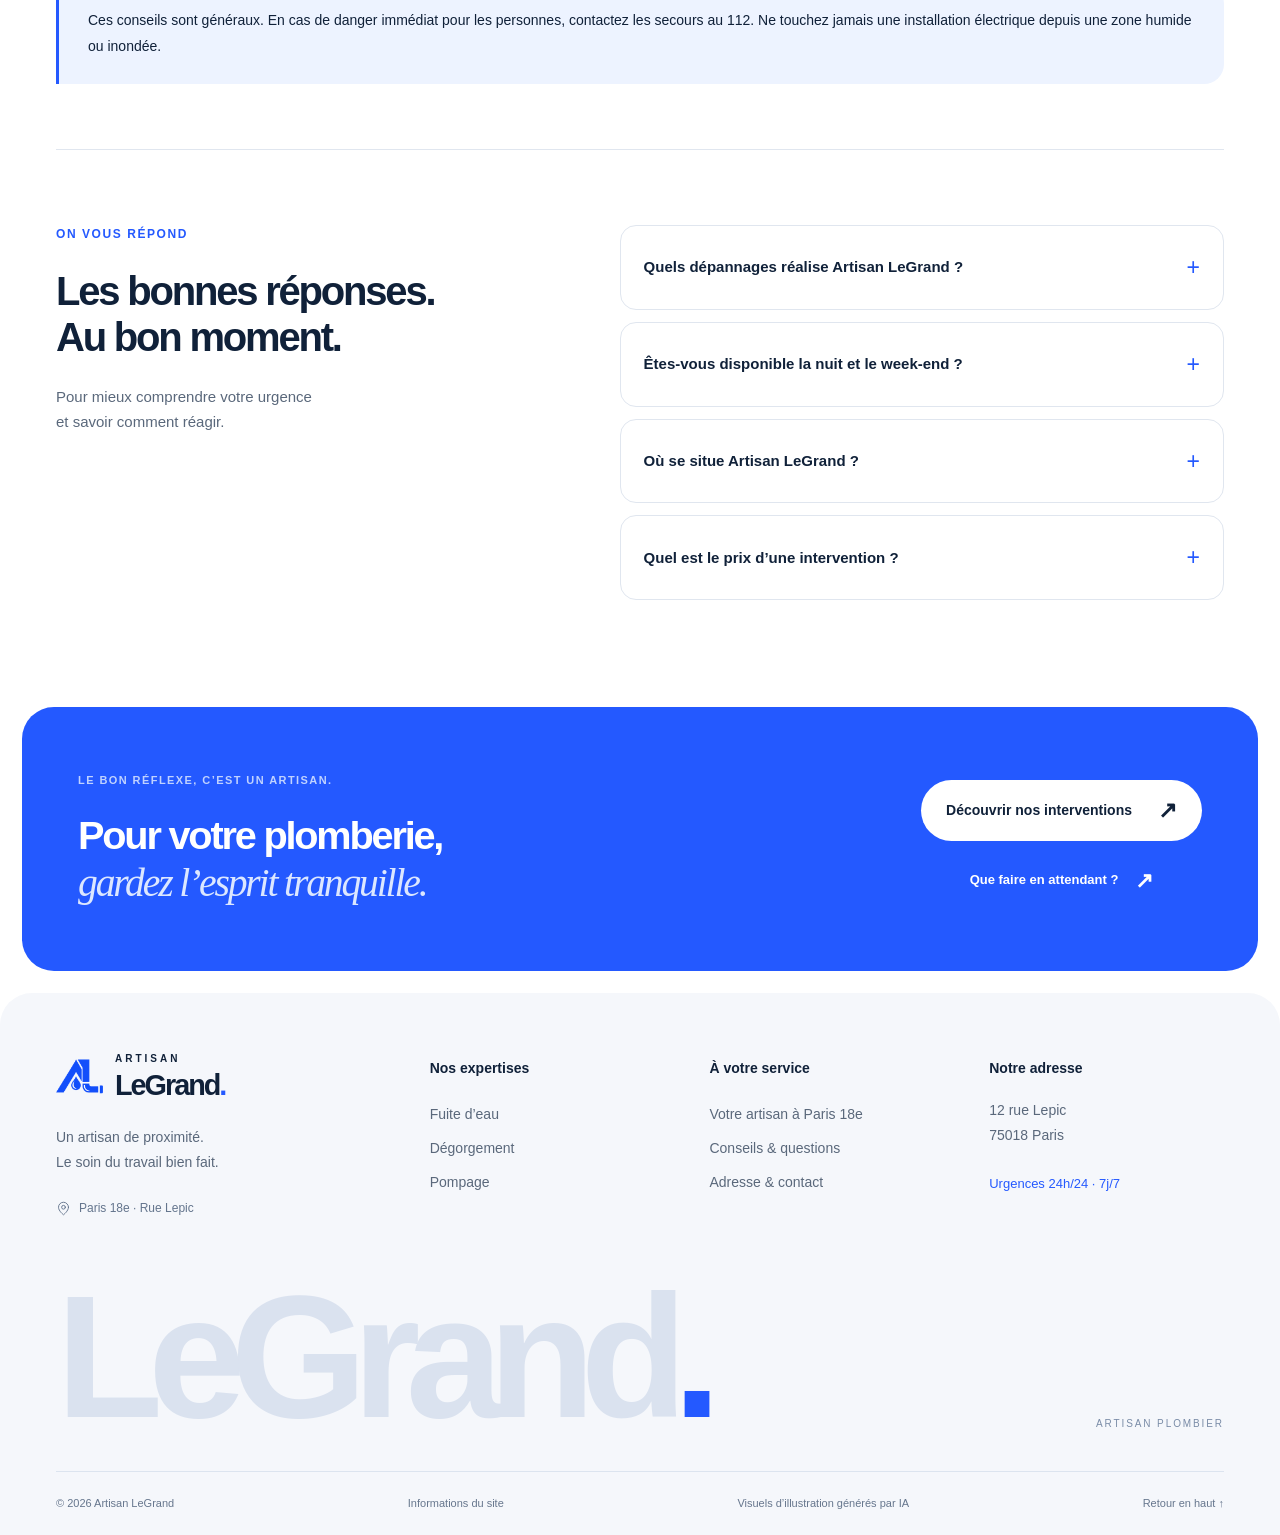
==== commit ca26ea8a: "Améliorer Artisan LeGrand : accueil immersif, navigation d’urgence et design harmonisé" ====
--- a/conseils/index.html
+++ b/conseils/index.html
@@ -1 +1 @@
-<!doctype html><html lang="fr" id="top"><head><meta charset="utf-8"><meta name="viewport" content="width=device-width,initial-scale=1"><title>Urgence plomberie : conseils et questions | Artisan LeGrand</title><meta name="description" content="Fuite d’eau, canalisation bouchée ou inondation : les premiers réflexes et les réponses aux questions sur les urgences plomberie à Paris 18e."><meta name="theme-color" content="#101e31"><meta name="robots" content="index,follow,max-image-preview:large"><link rel="canonical" href="https://artisan-legrand-pecsi.vercel.app/conseils/"><link rel="icon" href="/assets/favicon.png"><link rel="stylesheet" href="/assets/style.css"><meta property="og:type" content="website"><meta property="og:locale" content="fr_FR"><meta property="og:site_name" content="Artisan LeGrand"><meta property="og:title" content="Urgence plomberie : conseils et questions | Artisan LeGrand"><meta property="og:description" content="Fuite d’eau, canalisation bouchée ou inondation : les premiers réflexes et les réponses aux questions sur les urgences plomberie à Paris 18e."><meta property="og:url" content="https://artisan-legrand-pecsi.vercel.app/conseils/"><script type="application/ld+json">[{"@context":"https://schema.org","@type":"Plumber","@id":"https://artisan-legrand-pecsi.vercel.app/#artisan","name":"Artisan LeGrand","url":"https://artisan-legrand-pecsi.vercel.app","description":"Artisan plombier pour les urgences de plomberie, fuites, dégorgement et pompage à Paris 18e.","image":"https://artisan-legrand-pecsi.vercel.app/assets/plomberie.webp","logo":"https://artisan-legrand-pecsi.vercel.app/assets/logo.webp","address":{"@type":"PostalAddress","streetAddress":"12 rue Lepic","postalCode":"75018","addressLocality":"Paris","addressCountry":"FR"},"areaServed":{"@type":"Place","name":"Paris 18e arrondissement"},"openingHoursSpecification":{"@type":"OpeningHoursSpecification","dayOfWeek":["Monday","Tuesday","Wednesday","Thursday","Friday","Saturday","Sunday"],"opens":"00:00","closes":"23:59"}},{"@context":"https://schema.org","@type":"WebPage","name":"Urgence plomberie : conseils et questions | Artisan LeGrand","description":"Fuite d’eau, canalisation bouchée ou inondation : les premiers réflexes et les réponses aux questions sur les urgences plomberie à Paris 18e.","url":"https://artisan-legrand-pecsi.vercel.app/conseils/","inLanguage":"fr-FR","about":{"@id":"https://artisan-legrand-pecsi.vercel.app/#artisan"}},{"@context":"https://schema.org","@type":"BreadcrumbList","itemListElement":[{"@type":"ListItem","position":1,"name":"Accueil","item":"https://artisan-legrand-pecsi.vercel.app/"},{"@type":"ListItem","position":2,"name":"Urgence plomberie : conseils et questions | Artisan LeGrand","item":"https://artisan-legrand-pecsi.vercel.app/conseils/"}]},{"@context":"https://schema.org","@type":"FAQPage","mainEntity":[{"@type":"Question","name":"Quels dépannages réalise Artisan LeGrand ?","acceptedAnswer":{"@type":"Answer","text":"Artisan LeGrand intervient pour les urgences plomberie : fuites d’eau, dégorgement de canalisations et pompage, à Paris 18e."}},{"@type":"Question","name":"Êtes-vous disponible la nuit et le week-end ?","acceptedAnswer":{"@type":"Answer","text":"L’activité d’urgence est annoncée 24h/24 et 7j/7. Les disponibilités et les conditions d’intervention doivent être confirmées au moment de la prise de contact."}},{"@type":"Question","name":"Où se situe Artisan LeGrand ?","acceptedAnswer":{"@type":"Answer","text":"L’adresse est le 12 rue Lepic, 75018 Paris. Les demandes hors du 18e arrondissement sont à confirmer avant intervention."}},{"@type":"Question","name":"Quel est le prix d’une intervention ?","acceptedAnswer":{"@type":"Answer","text":"Le tarif dépend du problème, de l’accès, des pièces éventuelles et de l’horaire. Aucun prix fixe n’est annoncé sur ce site ; demandez les conditions et le montant avant de faire réaliser les travaux."}}]}]</script><script src="/assets/site.js" defer></script></head><body><a class="skip" href="#main">Aller au contenu</a><div class="topbar"><span>PARIS 18<sup>E</sup> · 12 RUE LEPIC</span><span><svg viewBox="0 0 24 24" fill="none" stroke="currentColor" stroke-width="1.5" stroke-linecap="round" stroke-linejoin="round" aria-hidden="true"><circle cx="12" cy="12" r="9"/><path d="M12 7v5l3 2"/></svg> Urgences plomberie · 24h/24 & 7j/7</span></div><header class="header"><div class="nav-wrap"><a class="brand" href="/" aria-label="Artisan LeGrand — accueil"><img src="/assets/logo.webp" width="48" height="48" alt=""><span><small>ARTISAN</small><strong>LeGrand<span class="brand-dot">.</span></strong></span></a><button class="menu-toggle" aria-controls="nav" aria-expanded="false" aria-label="Ouvrir le menu"><span></span><span></span></button><nav id="nav" aria-label="Navigation principale"><a  href="/">Accueil</a><a  href="/services/">Nos expertises</a><a  href="/plombier-paris-18/">Votre artisan</a><a href="/conseils/" aria-current="page">Conseils</a><a class="button compact" href="/contact/">Nous trouver <span aria-hidden="true">↗</span></a></nav></div></header><main id="main"><section class="page-intro wrap"><div class="breadcrumbs"><a href="/">Accueil</a><span>/</span><span>Conseils</span></div><span class="eyebrow">GARDER LES BONS RÉFLEXES</span><h1>Avant notre arrivée,<br><span>chaque geste compte.</span></h1><p>Quelques repères simples pour limiter les dégâts,<br>sans entreprendre une réparation risquée.</p></section><section class="wrap advice-list"><article class="advice-article reveal"><div class="service-icon"><svg viewBox="0 0 24 24" fill="none" stroke="currentColor" stroke-width="1.5" stroke-linecap="round" stroke-linejoin="round" aria-hidden="true"><path d="M12 3s-7 8-7 12a7 7 0 0 0 14 0c0-4-7-12-7-12Z"/><path d="M8 15a4 4 0 0 0 4 4"/></svg></div><div><h2>Fuite d’eau</h2><ol><li>Fermez l’arrivée d’eau si elle est accessible sans danger.</li><li>Éloignez vos objets de la zone humide et limitez l’usage des équipements concernés.</li><li>Repérez l’endroit où l’eau apparaît pour faciliter le diagnostic.</li></ol><a class="text-link" href="/reparation-fuite-eau/">Comprendre l’intervention <span aria-hidden="true">↗</span></a></div></article><article class="advice-article reveal"><div class="service-icon"><svg viewBox="0 0 24 24" fill="none" stroke="currentColor" stroke-width="1.5" stroke-linecap="round" stroke-linejoin="round" aria-hidden="true"><path d="M4 3v7a4 4 0 0 0 4 4h8v7M1 3h6M13 21h6M4 7H1m3 0h3M12 11v6"/></svg></div><div><h2>Dégorgement</h2><ol><li>Arrêtez de faire couler l’eau dans l’équipement bouché.</li><li>N’ajoutez pas de produits chimiques et ne mélangez jamais les produits.</li><li>Signalez les produits déjà utilisés avant toute intervention.</li></ol><a class="text-link" href="/degorgement-canalisation/">Comprendre l’intervention <span aria-hidden="true">↗</span></a></div></article><article class="advice-article reveal"><div class="service-icon"><svg viewBox="0 0 24 24" fill="none" stroke="currentColor" stroke-width="1.5" stroke-linecap="round" stroke-linejoin="round" aria-hidden="true"><path d="M2 7c3-4 5 4 8 0s5 4 8 0 4 0 4 0M2 13c3-4 5 4 8 0s5 4 8 0 4 0 4 0M2 19c3-4 5 4 8 0s5 4 8 0 4 0 4 0"/></svg></div><div><h2>Pompage</h2><ol><li>N’entrez pas dans une zone inondée où des équipements électriques peuvent être sous tension.</li><li>Restez à distance de l’eau et sécurisez l’accès au local.</li><li>En cas de danger immédiat pour les personnes, contactez les secours au 112.</li></ol><a class="text-link" href="/pompage-inondation/">Comprendre l’intervention <span aria-hidden="true">↗</span></a></div></article></section><div class="wrap safety-note">Ces conseils sont généraux. En cas de danger immédiat pour les personnes, contactez les secours au 112. Ne touchez jamais une installation électrique depuis une zone humide ou inondée.</div><section class="section wrap faq-section"><div><span class="eyebrow">ON VOUS RÉPOND</span><h2>Les bonnes réponses.<br>Au bon moment.</h2><p>Pour mieux comprendre votre urgence<br>et savoir comment réagir.</p></div><div class="faqs"><details><summary>Quels dépannages réalise Artisan LeGrand ?<span aria-hidden="true">+</span></summary><p>Artisan LeGrand intervient pour les urgences plomberie : fuites d’eau, dégorgement de canalisations et pompage, à Paris 18e.</p></details><details><summary>Êtes-vous disponible la nuit et le week-end ?<span aria-hidden="true">+</span></summary><p>L’activité d’urgence est annoncée 24h/24 et 7j/7. Les disponibilités et les conditions d’intervention doivent être confirmées au moment de la prise de contact.</p></details><details><summary>Où se situe Artisan LeGrand ?<span aria-hidden="true">+</span></summary><p>L’adresse est le 12 rue Lepic, 75018 Paris. Les demandes hors du 18e arrondissement sont à confirmer avant intervention.</p></details><details><summary>Quel est le prix d’une intervention ?<span aria-hidden="true">+</span></summary><p>Le tarif dépend du problème, de l’accès, des pièces éventuelles et de l’horaire. Aucun prix fixe n’est annoncé sur ce site ; demandez les conditions et le montant avant de faire réaliser les travaux.</p></details></div></section></main><section class="closing"><div class="wrap closing-inner"><div><span class="eyebrow">ARTISAN LEGRAND · PARIS 18E</span><h2>Une urgence.<br>Un artisan à vos côtés.</h2></div><a class="button light" href="/contact/">Informations de contact <span aria-hidden="true">↗</span></a></div></section><footer><div class="wrap footer-grid"><div><a class="brand" href="/" aria-label="Artisan LeGrand — accueil"><img src="/assets/logo.webp" width="48" height="48" alt=""><span><small>ARTISAN</small><strong>LeGrand<span class="brand-dot">.</span></strong></span></a><p>La plomberie, avec soin.<br>Les urgences, avec attention.</p></div><div><h3>Nos expertises</h3><a href="/reparation-fuite-eau/">Fuite d’eau</a><a href="/degorgement-canalisation/">Dégorgement</a><a href="/pompage-inondation/">Pompage</a></div><div><h3>À votre service</h3><a href="/plombier-paris-18/">Plombier à Paris 18e</a><a href="/conseils/">Conseils & questions</a><a href="/contact/">Contact</a></div><div><h3>Notre adresse</h3><p>12 rue Lepic<br>75018 Paris</p><p class="footer-hours">Urgences 24h/24 · 7j/7</p></div></div><div class="wrap footer-bottom"><span>© 2026 Artisan LeGrand</span><a href="/informations/">Informations du site</a><span>Illustration générée par IA</span><a href="#top">Retour en haut ↑</a></div></footer></body></html>+<!doctype html><html lang="fr" id="top"><head><meta charset="utf-8"><meta name="viewport" content="width=device-width,initial-scale=1"><title>Urgence plomberie : conseils et questions | Artisan LeGrand</title><meta name="description" content="Fuite d’eau, canalisation bouchée ou inondation : les premiers réflexes et les réponses aux questions sur les urgences plomberie à Paris 18e."><meta name="theme-color" content="#101e31"><meta name="robots" content="index,follow,max-image-preview:large"><link rel="canonical" href="https://artisan-legrand.vercel.app/conseils/"><link rel="icon" href="/assets/favicon.png"><link rel="stylesheet" href="/assets/style.css?v=2"><meta property="og:type" content="website"><meta property="og:locale" content="fr_FR"><meta property="og:site_name" content="Artisan LeGrand"><meta property="og:title" content="Urgence plomberie : conseils et questions | Artisan LeGrand"><meta property="og:description" content="Fuite d’eau, canalisation bouchée ou inondation : les premiers réflexes et les réponses aux questions sur les urgences plomberie à Paris 18e."><meta property="og:url" content="https://artisan-legrand.vercel.app/conseils/"><script type="application/ld+json">[{"@context":"https://schema.org","@type":"Plumber","@id":"https://artisan-legrand.vercel.app/#artisan","name":"Artisan LeGrand","url":"https://artisan-legrand.vercel.app","description":"Artisan plombier pour les urgences de plomberie, fuites, dégorgement et pompage à Paris 18e.","image":"https://artisan-legrand.vercel.app/assets/plomberie.webp","logo":"https://artisan-legrand.vercel.app/assets/logo.webp","address":{"@type":"PostalAddress","streetAddress":"12 rue Lepic","postalCode":"75018","addressLocality":"Paris","addressCountry":"FR"},"areaServed":{"@type":"Place","name":"Paris 18e arrondissement"},"openingHoursSpecification":{"@type":"OpeningHoursSpecification","dayOfWeek":["Monday","Tuesday","Wednesday","Thursday","Friday","Saturday","Sunday"],"opens":"00:00","closes":"23:59"}},{"@context":"https://schema.org","@type":"WebPage","name":"Urgence plomberie : conseils et questions | Artisan LeGrand","description":"Fuite d’eau, canalisation bouchée ou inondation : les premiers réflexes et les réponses aux questions sur les urgences plomberie à Paris 18e.","url":"https://artisan-legrand.vercel.app/conseils/","inLanguage":"fr-FR","about":{"@id":"https://artisan-legrand.vercel.app/#artisan"}},{"@context":"https://schema.org","@type":"BreadcrumbList","itemListElement":[{"@type":"ListItem","position":1,"name":"Accueil","item":"https://artisan-legrand.vercel.app/"},{"@type":"ListItem","position":2,"name":"Urgence plomberie : conseils et questions | Artisan LeGrand","item":"https://artisan-legrand.vercel.app/conseils/"}]},{"@context":"https://schema.org","@type":"FAQPage","mainEntity":[{"@type":"Question","name":"Quels dépannages réalise Artisan LeGrand ?","acceptedAnswer":{"@type":"Answer","text":"Artisan LeGrand intervient pour les urgences plomberie : fuites d’eau, dégorgement de canalisations et pompage, à Paris 18e."}},{"@type":"Question","name":"Êtes-vous disponible la nuit et le week-end ?","acceptedAnswer":{"@type":"Answer","text":"L’activité d’urgence est annoncée 24h/24 et 7j/7. Les disponibilités et les conditions d’intervention doivent être confirmées au moment de la prise de contact."}},{"@type":"Question","name":"Où se situe Artisan LeGrand ?","acceptedAnswer":{"@type":"Answer","text":"L’adresse est le 12 rue Lepic, 75018 Paris. Les demandes hors du 18e arrondissement sont à confirmer avant intervention."}},{"@type":"Question","name":"Quel est le prix d’une intervention ?","acceptedAnswer":{"@type":"Answer","text":"Le tarif dépend du problème, de l’accès, des pièces éventuelles et de l’horaire. Aucun prix fixe n’est annoncé sur ce site ; demandez les conditions et le montant avant de faire réaliser les travaux."}}]}]</script><script src="/assets/site.js?v=2" defer></script></head><body><a class="skip" href="#main">Aller au contenu</a><div class="topbar"><span>ARTISAN PLOMBIER · PARIS 18<sup>E</sup></span><span><svg viewBox="0 0 24 24" fill="none" stroke="currentColor" stroke-width="1.5" stroke-linecap="round" stroke-linejoin="round" aria-hidden="true"><circle cx="12" cy="12" r="9"/><path d="M12 7v5l3 2"/></svg> Urgences 24h/24 · 7j/7</span><a href="/contact/">12 rue Lepic, Paris <span aria-hidden="true">↗</span></a></div><header class="header"><div class="nav-wrap"><a class="brand" href="/" aria-label="Artisan LeGrand — accueil"><img src="/assets/logo.webp" width="48" height="48" alt=""><span><small>ARTISAN</small><strong>LeGrand<span class="brand-dot">.</span></strong></span></a><button class="menu-toggle" aria-controls="nav" aria-expanded="false" aria-label="Ouvrir le menu"><span></span><span></span></button><nav id="nav" aria-label="Navigation principale"><a  href="/">Accueil</a><a  href="/services/">Nos expertises</a><a  href="/plombier-paris-18/">L’artisan</a><a href="/conseils/" aria-current="page">Conseils utiles</a><a class="button compact" href="/contact/" >Adresse & contact <span aria-hidden="true">↗</span></a></nav></div><div class="reading-progress" aria-hidden="true"></div></header><main id="main"><section class="page-intro wrap"><div class="breadcrumbs"><a href="/">Accueil</a><span>/</span><span>Conseils</span></div><span class="eyebrow">GARDER LES BONS RÉFLEXES</span><h1>Avant notre arrivée,<br><span>chaque geste compte.</span></h1><p>Quelques repères simples pour limiter les dégâts,<br>sans entreprendre une réparation risquée.</p></section><section class="wrap advice-list"><article class="advice-article reveal"><div class="service-icon"><svg viewBox="0 0 24 24" fill="none" stroke="currentColor" stroke-width="1.5" stroke-linecap="round" stroke-linejoin="round" aria-hidden="true"><path d="M12 3s-7 8-7 12a7 7 0 0 0 14 0c0-4-7-12-7-12Z"/><path d="M8 15a4 4 0 0 0 4 4"/></svg></div><div><h2>Fuite d’eau</h2><ol><li>Fermez l’arrivée d’eau si elle est accessible sans danger.</li><li>Éloignez vos objets de la zone humide et limitez l’usage des équipements concernés.</li><li>Repérez l’endroit où l’eau apparaît pour faciliter le diagnostic.</li></ol><a class="text-link" href="/reparation-fuite-eau/">Comprendre l’intervention <span aria-hidden="true">↗</span></a></div></article><article class="advice-article reveal"><div class="service-icon"><svg viewBox="0 0 24 24" fill="none" stroke="currentColor" stroke-width="1.5" stroke-linecap="round" stroke-linejoin="round" aria-hidden="true"><path d="M4 3v7a4 4 0 0 0 4 4h8v7M1 3h6M13 21h6M4 7H1m3 0h3M12 11v6"/></svg></div><div><h2>Dégorgement</h2><ol><li>Arrêtez de faire couler l’eau dans l’équipement bouché.</li><li>N’ajoutez pas de produits chimiques et ne mélangez jamais les produits.</li><li>Signalez les produits déjà utilisés avant toute intervention.</li></ol><a class="text-link" href="/degorgement-canalisation/">Comprendre l’intervention <span aria-hidden="true">↗</span></a></div></article><article class="advice-article reveal"><div class="service-icon"><svg viewBox="0 0 24 24" fill="none" stroke="currentColor" stroke-width="1.5" stroke-linecap="round" stroke-linejoin="round" aria-hidden="true"><path d="M2 7c3-4 5 4 8 0s5 4 8 0 4 0 4 0M2 13c3-4 5 4 8 0s5 4 8 0 4 0 4 0M2 19c3-4 5 4 8 0s5 4 8 0 4 0 4 0"/></svg></div><div><h2>Pompage</h2><ol><li>N’entrez pas dans une zone inondée où des équipements électriques peuvent être sous tension.</li><li>Restez à distance de l’eau et sécurisez l’accès au local.</li><li>En cas de danger immédiat pour les personnes, contactez les secours au 112.</li></ol><a class="text-link" href="/pompage-inondation/">Comprendre l’intervention <span aria-hidden="true">↗</span></a></div></article></section><div class="wrap safety-note">Ces conseils sont généraux. En cas de danger immédiat pour les personnes, contactez les secours au 112. Ne touchez jamais une installation électrique depuis une zone humide ou inondée.</div><section class="section wrap faq-section"><div><span class="eyebrow">ON VOUS RÉPOND</span><h2>Les bonnes réponses.<br>Au bon moment.</h2><p>Pour mieux comprendre votre urgence<br>et savoir comment réagir.</p></div><div class="faqs"><details><summary>Quels dépannages réalise Artisan LeGrand ?<span aria-hidden="true">+</span></summary><p>Artisan LeGrand intervient pour les urgences plomberie : fuites d’eau, dégorgement de canalisations et pompage, à Paris 18e.</p></details><details><summary>Êtes-vous disponible la nuit et le week-end ?<span aria-hidden="true">+</span></summary><p>L’activité d’urgence est annoncée 24h/24 et 7j/7. Les disponibilités et les conditions d’intervention doivent être confirmées au moment de la prise de contact.</p></details><details><summary>Où se situe Artisan LeGrand ?<span aria-hidden="true">+</span></summary><p>L’adresse est le 12 rue Lepic, 75018 Paris. Les demandes hors du 18e arrondissement sont à confirmer avant intervention.</p></details><details><summary>Quel est le prix d’une intervention ?<span aria-hidden="true">+</span></summary><p>Le tarif dépend du problème, de l’accès, des pièces éventuelles et de l’horaire. Aucun prix fixe n’est annoncé sur ce site ; demandez les conditions et le montant avant de faire réaliser les travaux.</p></details></div></section></main><section class="closing"><div class="wrap closing-inner"><div><span class="eyebrow">LE BON RÉFLEXE, C’EST UN ARTISAN.</span><h2>Pour votre plomberie,<br><em>gardez l’esprit tranquille.</em></h2></div><div class="closing-actions"><a class="button light" href="/services/">Découvrir nos interventions <span aria-hidden="true">↗</span></a><a class="text-link" href="/conseils/">Que faire en attendant ? <span aria-hidden="true">↗</span></a></div></div></section><footer><div class="wrap footer-grid"><div><a class="brand" href="/" aria-label="Artisan LeGrand — accueil"><img src="/assets/logo.webp" width="48" height="48" alt=""><span><small>ARTISAN</small><strong>LeGrand<span class="brand-dot">.</span></strong></span></a><p>Un artisan de proximité.<br>Le soin du travail bien fait.</p><span class="footer-location"><svg viewBox="0 0 24 24" fill="none" stroke="currentColor" stroke-width="1.5" stroke-linecap="round" stroke-linejoin="round" aria-hidden="true"><path d="M20 10c0 6-8 12-8 12S4 16 4 10a8 8 0 1 1 16 0Z"/><circle cx="12" cy="10" r="3"/></svg> Paris 18e · Rue Lepic</span></div><div><h3>Nos expertises</h3><a href="/reparation-fuite-eau/">Fuite d’eau</a><a href="/degorgement-canalisation/">Dégorgement</a><a href="/pompage-inondation/">Pompage</a></div><div><h3>À votre service</h3><a href="/plombier-paris-18/">Votre artisan à Paris 18e</a><a href="/conseils/">Conseils & questions</a><a href="/contact/">Adresse & contact</a></div><div><h3>Notre adresse</h3><p>12 rue Lepic<br>75018 Paris</p><p class="footer-hours">Urgences 24h/24 · 7j/7</p></div></div><div class="wrap footer-signature" aria-hidden="true">LeGrand<span>.</span><small>ARTISAN PLOMBIER</small></div><div class="wrap footer-bottom"><span>© 2026 Artisan LeGrand</span><a href="/informations/">Informations du site</a><span>Visuels d’illustration générés par IA</span><a href="#top">Retour en haut ↑</a></div></footer></body></html>
--- a/assets/style.css
+++ b/assets/style.css
@@ -1,16 +1,8 @@
-@font-face{font-family:LeGrand;src:local('Avenir Next'),local('Avenir'),local('Segoe UI')}*{box-sizing:border-box}html{scroll-behavior:smooth;scroll-padding-top:100px}body{margin:0;color:#112238;background:#fff;font-family:LeGrand,Arial,sans-serif;font-size:16px;line-height:1.65;-webkit-font-smoothing:antialiased}a{color:inherit;text-decoration:none}button{font:inherit}img{max-width:100%;display:block}svg{width:24px;height:24px;flex-shrink:0}p{color:#5e6b7b;margin:0 0 22px}h1,h2,h3{line-height:1.08;letter-spacing:-.055em;margin:0;font-weight:600}h1{font-size:clamp(42px,5.1vw,76px)}h2{font-size:clamp(34px,3.3vw,49px)}h3{font-size:27px}h1 span{color:#2459ff}.wrap{width:min(1240px,calc(100% - 100px));margin-inline:auto}.topbar{display:flex;justify-content:space-between;align-items:center;background:#101e31;color:#e2e8f1;padding:10px max(50px,calc((100vw - 1240px)/2));font-size:11px;letter-spacing:.12em}.topbar span:last-child{display:flex;align-items:center;gap:9px;letter-spacing:.035em;font-size:12px}.topbar svg{width:14px;height:14px}.topbar sup{font-size:8px}.header{position:sticky;top:0;z-index:20;background:rgba(255,255,255,.96);border-bottom:1px solid #e9edf2;backdrop-filter:blur(16px)}.nav-wrap{width:min(1240px,calc(100% - 100px));margin:auto;display:flex;align-items:center;justify-content:space-between;min-height:94px;gap:20px}.brand{display:flex;gap:12px;align-items:center;line-height:1;min-width:190px}.brand img{width:46px;height:46px;object-fit:contain}.brand small{font-size:10px;letter-spacing:.29em;display:block;margin-bottom:5px;font-weight:600}.brand strong{font-size:28px;letter-spacing:-.065em}.brand-dot{color:#2459ff}nav{display:flex;gap:31px;align-items:center;font-size:14px;font-weight:600}nav>a:not(.button){position:relative;padding:14px 0}nav>a:not(.button):after{content:'';position:absolute;bottom:8px;left:0;width:0;height:2px;background:#2459ff;transition:width .25s}nav>a:hover:after,nav>a[aria-current]:after{width:100%}.button{display:inline-flex;align-items:center;justify-content:space-between;gap:26px;background:#2459ff;color:#fff;padding:18px 25px;line-height:1.4;font-size:14px;font-weight:600;border-radius:5px;transition:background .2s,transform .2s,box-shadow .2s}.button:hover{background:#1643d8;transform:translateY(-3px);box-shadow:0 10px 25px #2459ff25}.button span{font-size:21px;line-height:1}.button.compact{padding:15px 20px}.button.light{color:#163dcc;background:#fff}.text-link{display:inline-flex;gap:17px;align-items:center;font-size:14px;font-weight:600;line-height:1.5}.text-link span{font-size:22px;transition:transform .2s}.text-link:hover span{transform:translate(3px,-3px)}.eyebrow{display:block;font-size:11px;font-weight:700;letter-spacing:.13em;color:#2459ff;line-height:1.6;margin-bottom:22px}.hero{display:grid;grid-template-columns:1.08fr 1fr;gap:35px;align-items:center;padding-top:65px;padding-bottom:80px}.hero h1{font-size:clamp(44px,5.15vw,75px);letter-spacing:-.063em;line-height:1.055}.hero-copy{animation:rise .9s ease both}.hero-copy>p{font-size:16px;margin:27px 0 31px;line-height:1.8}.availability{display:flex;align-items:center;gap:9px;color:#36475d}.availability i{width:7px;height:7px;border-radius:50%;background:#2459ff;box-shadow:0 0 0 5px #2459ff10;animation:pulse 3s infinite}.hero-actions{display:flex;gap:23px;align-items:center}.hero-proof{display:flex;gap:25px;margin-top:35px;font-size:12px;color:#5e6b7b}.hero-proof span{display:flex;align-items:center;gap:9px}.hero-proof svg{width:17px;height:17px;color:#2459ff}.hero-visual{position:relative;padding:0 18px 28px 0;animation:rise 1s .15s ease both;min-width:0}.photo-frame{position:relative;height:485px;overflow:hidden;border-radius:8px 8px 100px 8px;background:#16283c}.photo-frame>img{width:100%;height:100%;object-fit:cover;object-position:57% center;animation:photoIn 1.7s ease both}.image-shade{position:absolute;inset:0;background:linear-gradient(180deg,#101e3100 50%,#101e31a0)}.photo-label{position:absolute;left:28px;bottom:35px;color:#fff;letter-spacing:.13em;font-size:11px}.image-number{position:absolute;left:25px;top:23px;font-size:9px;letter-spacing:.14em;color:#fff;background:#101e3140;backdrop-filter:blur(10px);padding:7px 10px}.availability-card{position:absolute;bottom:0;right:36px;left:28px;display:flex;gap:14px;align-items:center;border-radius:7px;background:#fff;padding:23px 22px;box-shadow:0 12px 55px #14213b1b;border:1px solid #edf0f5}.availability-card>svg{color:#2459ff;width:29px;height:29px}.availability-card strong{font-size:13px;display:block}.availability-card div>span{font-size:11px;color:#6c7784;display:block;margin-top:3px}.round-arrow{margin-left:auto;color:#2459ff;font-size:22px}.vertical-label{position:absolute;right:-12px;top:70px;writing-mode:vertical-rl;font-size:9px;font-weight:600;letter-spacing:.15em;color:#89919c}.expertise-ribbon{background:#f2f5f9;border-block:1px solid #e7edf5;padding:24px 0}.expertise-ribbon>.wrap{display:flex;align-items:center;justify-content:space-between;gap:20px}.expertise-ribbon span{font-size:12px;letter-spacing:.12em;font-weight:600}.expertise-ribbon i{font-style:normal;font-size:25px;color:#2459ff;line-height:1}.section{padding-top:105px;padding-bottom:105px}.section-heading{display:flex;align-items:flex-end;justify-content:space-between;gap:30px;margin-bottom:45px}.section-heading>p{font-size:14px;margin-bottom:3px}.section-heading .eyebrow{margin-bottom:18px}.service-grid{display:grid;grid-template-columns:repeat(3,1fr);gap:22px}.service-card{display:flex;flex-direction:column;min-height:345px;background:#f6f8fb;border:1px solid #eaf0f5;border-radius:7px;padding:31px;transition:transform .3s,box-shadow .3s,background .3s,border-color .3s}.service-card:hover{transform:translateY(-7px);background:#fff;box-shadow:0 20px 45px #13223910;border-color:#bdccfa}.card-top{display:flex;justify-content:space-between;align-items:center;margin-bottom:41px}.service-icon{color:#2459ff;display:inline-flex;padding:12px;border:1px solid #dce5f7;border-radius:7px}.service-icon svg{width:26px;height:26px}.index{font-size:12px;letter-spacing:.06em;color:#7b899c}.service-card .eyebrow{font-size:9px;margin-bottom:13px}.service-card h3{font-size:29px;margin-bottom:15px}.service-card p{font-size:14px;line-height:1.65;max-width:265px}.card-link{display:flex;justify-content:space-between;align-items:center;font-size:12px;font-weight:600;margin-top:auto;padding-top:10px}.card-link span{font-size:22px;color:#2459ff}.local-section{background:#101e31;color:#fff;overflow:hidden}.local-grid{display:grid;grid-template-columns:1fr 1fr;gap:90px;padding-block:83px}.local-type{position:relative;border-right:1px solid #ffffff20}.local-type .eyebrow{color:#92afff}.big-18{font-size:220px;font-weight:500;line-height:1.03;letter-spacing:-.095em;color:#fff}.big-18 span{font-size:80px;vertical-align:top;display:inline-block;margin-top:14px;color:#6c91ff;letter-spacing:-.04em}.local-caption{letter-spacing:.27em;font-size:14px;margin-top:16px}.local-coordinates{font-size:10px;letter-spacing:.1em;margin-top:30px;color:#91a1ba}.local-copy{align-self:center;max-width:430px}.local-copy h2{font-size:45px;line-height:1.15;margin-bottom:28px}.local-copy .eyebrow{color:#92afff}.local-copy p{color:#bcc7d8;font-size:15px}.local-copy .text-link{margin-top:12px}.steps-grid{display:grid;grid-template-columns:repeat(3,1fr);gap:45px;margin-top:45px}.step{border-top:1px solid #dce3ed;padding-top:25px}.step>span{color:#2459ff;font-size:13px;display:block;margin-bottom:27px}.step h3{font-size:24px;margin-bottom:16px;letter-spacing:-.04em}.step p{font-size:15px}.faq-section{display:grid;grid-template-columns:1fr 1.2fr;gap:65px;border-top:1px solid #e4eaf1;padding-top:80px}.faq-section h2{font-size:39px;line-height:1.16;margin-bottom:23px}.faq-section>div>p{font-size:14px}.faqs details{border-bottom:1px solid #dce3ed}.faqs details:first-child{border-top:1px solid #dce3ed}.faqs summary{list-style:none;padding:24px 0;font-weight:600;font-size:14px;display:flex;justify-content:space-between;align-items:center;gap:20px;cursor:pointer}.faqs summary::-webkit-details-marker{display:none}.faqs summary span{font-size:22px;font-weight:400;color:#2459ff;transition:transform .3s}.faqs details[open] summary span{transform:rotate(45deg)}.faqs details p{font-size:14px;padding-right:32px;animation:rise .3s}.closing{background:#2459ff;color:#fff}.closing-inner{padding-block:65px;display:flex;justify-content:space-between;align-items:center;gap:30px}.closing .eyebrow{color:#c9d6ff;font-size:10px}.closing h2{font-size:45px;line-height:1.13}footer{background:#f5f7fa;padding-top:70px}.footer-grid{display:grid;grid-template-columns:1.4fr 1fr 1fr 1fr;gap:40px;padding-bottom:54px}.footer-grid .brand{margin-bottom:22px}.footer-grid p{font-size:13px}.footer-grid h3{font-size:13px;letter-spacing:0;margin:8px 0 22px}.footer-grid>div>a:not(.brand){display:block;color:#657184;font-size:13px;margin-bottom:10px}.footer-grid>div>a:hover{color:#2459ff}.footer-hours{font-size:11px!important;color:#2459ff}.footer-bottom{padding-block:21px;border-top:1px solid #dfe5ee;display:flex;gap:20px;justify-content:space-between;font-size:10px;color:#798390}.menu-toggle{display:none}.skip{position:fixed;left:20px;top:-100px;background:#101e31;color:#fff;padding:15px;z-index:99}.skip:focus{top:10px}:focus-visible{outline:3px solid #f39b25;outline-offset:5px}.breadcrumbs{display:flex;gap:12px;font-size:12px;color:#798390;margin-bottom:50px}.breadcrumbs a:hover{color:#2459ff}.page-intro{padding-top:28px;padding-bottom:70px}.page-intro h1{margin-bottom:28px;font-size:clamp(43px,5vw,70px)}.page-intro>p{font-size:18px;max-width:730px;line-height:1.7}.page-intro>.eyebrow{margin-top:58px}.compact-section{padding-top:0}.editorial{max-width:850px;padding-bottom:85px}.editorial h2{font-size:30px;margin:35px 0 22px;line-height:1.2}.editorial p{font-size:16px;line-height:1.9}.detail-hero{padding-top:28px;padding-bottom:75px}.detail-grid{display:grid;grid-template-columns:1.1fr 1fr;gap:65px;align-items:center}.detail-grid h1{font-size:clamp(38px,4.4vw,63px);line-height:1.1;margin:20px 0 27px}.detail-grid p{font-size:16px;line-height:1.9}.detail-image{height:440px;position:relative}.detail-image>img{width:100%;height:100%;object-fit:cover;border-radius:7px 7px 65px 7px}.detail-badge{display:flex;align-items:center;gap:12px;position:absolute;bottom:25px;left:25px;background:#fff;padding:16px 24px;border-radius:4px;font-size:14px}.detail-badge svg{color:#2459ff}.advice-panel{background:#eff4ff;border-radius:8px;display:grid;grid-template-columns:1fr 1.2fr;gap:55px;padding:50px;margin-bottom:85px}.advice-panel h2{font-size:37px}.advice-panel ol{margin:0;padding-left:20px}.advice-panel li{margin-bottom:14px;padding-left:10px;font-size:15px}.advice-panel li::marker{color:#2459ff;font-weight:700}.related{padding-bottom:85px}.related h2{font-size:29px;margin-bottom:25px}.related>div{display:flex;gap:45px}.about-grid{display:grid;grid-template-columns:1fr 1fr;gap:65px;align-items:center;margin-bottom:100px}.about-photo{height:480px;width:100%;object-fit:cover;border-radius:6px 6px 60px 6px}.about-grid h2{font-size:36px;margin-bottom:25px}.about-grid p{font-size:16px}.address-panel{padding:55px;background:#f3f6fb;margin-bottom:90px;display:grid;grid-template-columns:1fr 1fr;gap:55px;border-radius:8px}.address-panel svg{color:#2459ff;width:32px;height:32px;margin-bottom:17px}.address-panel h2{font-size:40px}.address-panel p{font-size:15px}.advice-list{padding-bottom:65px}.advice-article{display:grid;grid-template-columns:60px 1fr;gap:30px;border-top:1px solid #dce3ed;padding:35px 0;max-width:900px}.advice-article .service-icon{align-self:start}.advice-article h2{font-size:31px;margin:5px 0 20px}.advice-article ol{padding-left:20px;color:#5e6b7b;margin:0 0 22px}.advice-article li{padding:6px 0 6px 10px}.safety-note{font-size:14px;background:#eff4ff;padding:24px 30px;border-left:3px solid #2459ff;margin-bottom:70px}.contact-grid{display:grid;grid-template-columns:1fr 1fr;gap:25px;margin-bottom:85px}.contact-card{padding:45px;border:1px solid #e3e9f1;background:#f6f8fb;border-radius:8px}.contact-card>.service-icon{margin-bottom:28px}.contact-card h2{font-size:34px;margin-bottom:23px;line-height:1.2}.address-text{font-size:27px;color:#142338}.contact-card.dark{background:#101e31;color:white;border-color:#101e31}.dark p{color:#bcc7d8}.dark .service-icon{color:#91adff;border-color:#ffffff30}.contact-notice{border-top:1px solid #ffffff25;padding-top:23px;margin-top:26px}.contact-notice strong{font-size:15px}.contact-notice p{font-size:13px;margin-top:10px;margin-bottom:0}.reveal{transition:opacity .7s ease,translate .7s ease}.js .reveal.pending{opacity:0;translate:0 22px}.js .reveal.visible{opacity:1;translate:0 0}@keyframes rise{from{opacity:0;transform:translateY(20px)}to{opacity:1;transform:translateY(0)}}@keyframes photoIn{from{transform:scale(1.07)}to{transform:scale(1)}}@keyframes pulse{50%{box-shadow:0 0 0 8px #2459ff05}}
-@media(min-width:1500px){.hero{padding-top:80px;padding-bottom:100px}.photo-frame{height:520px}}
-@media(max-width:1100px){.wrap,.nav-wrap{width:calc(100% - 60px)}.topbar{padding-inline:30px}nav{gap:19px}.hero{gap:25px}.hero-actions{align-items:flex-start;flex-direction:column;gap:17px}.hero h1{font-size:57px}.photo-frame{height:460px}.service-card{padding:25px}.local-grid{gap:50px}.local-copy h2{font-size:38px}.footer-grid{gap:25px}.faq-section{gap:35px}.detail-grid{gap:35px}}
-@media(max-width:820px){.topbar>span:first-child{display:none}.topbar{justify-content:center}.nav-wrap{min-height:80px}.menu-toggle{display:flex;flex-direction:column;justify-content:center;gap:6px;width:44px;height:44px;border:1px solid #dfe6f0;border-radius:4px;background:white}.menu-toggle span{display:block;width:20px;height:2px;background:#13243a;margin-inline:auto}.menu-toggle[aria-expanded=true] span:first-child{transform:translateY(4px) rotate(45deg)}.menu-toggle[aria-expanded=true] span:last-child{transform:translateY(-4px) rotate(-45deg)}nav{display:none;position:absolute;top:100%;left:0;right:0;flex-direction:column;align-items:stretch;padding:20px 30px 28px;background:#fff;border-bottom:1px solid #dfe6f0;box-shadow:0 15px 20px #10203010;gap:3px}nav.open{display:flex}nav a{min-height:44px}.hero{grid-template-columns:1fr;gap:45px;padding-top:45px;padding-bottom:55px}.hero h1{font-size:65px}.hero-copy>p{font-size:17px}.hero-actions{flex-direction:row;align-items:center}.hero-visual{max-width:640px;width:100%;margin:auto}.photo-frame{height:440px}.vertical-label{right:-3px}.section{padding-block:70px}.service-grid{grid-template-columns:1fr;gap:18px}.service-card{min-height:270px;padding:28px}.service-card p{max-width:none}.card-top{margin-bottom:22px}.section-heading{align-items:flex-start;flex-direction:column;gap:22px}.expertise-ribbon .wrap{flex-wrap:wrap;justify-content:center;gap:18px}.expertise-ribbon span{font-size:10px}.expertise-ribbon i{font-size:17px}.expertise-ribbon i:last-of-type{display:none}.local-grid{grid-template-columns:1fr;gap:40px;padding-block:55px}.local-type{border-right:0;border-bottom:1px solid #ffffff20;padding-bottom:30px}.local-type .eyebrow{margin-bottom:10px}.big-18{font-size:170px}.local-coordinates{display:none}.local-copy{max-width:none}.steps-grid{gap:25px}.step h3{font-size:22px}.faq-section{grid-template-columns:1fr;gap:25px}.closing-inner{flex-direction:column;align-items:flex-start;padding-block:50px}.closing h2{font-size:38px}.footer-grid{grid-template-columns:1fr 1fr;gap:35px}.footer-bottom{flex-wrap:wrap;justify-content:flex-start;column-gap:25px}.detail-grid,.about-grid{grid-template-columns:1fr}.detail-image{height:380px}.detail-grid h1{font-size:54px}.page-intro h1{font-size:54px}.page-intro>.eyebrow{margin-top:35px}.advice-panel{grid-template-columns:1fr;gap:30px;padding:35px}.address-panel{grid-template-columns:1fr;gap:30px;padding:35px}.contact-grid{grid-template-columns:1fr}.compact-section{padding-top:0}.about-grid{gap:35px}.about-photo{height:360px}}
-@media(max-width:520px){.wrap,.nav-wrap{width:calc(100% - 40px)}.brand{gap:9px;min-width:0}.brand img{width:40px;height:40px}.brand strong{font-size:25px}.topbar{padding:9px 15px}.topbar span:last-child{font-size:10px}.hero{padding-top:35px;gap:35px}.hero h1{font-size:clamp(40px,11.5vw,58px)}.hero-copy>p{font-size:15px;line-height:1.8;margin:23px 0}.desktop-break{display:none}.hero-actions{flex-direction:column;align-items:stretch;gap:22px}.hero-actions .text-link{align-self:flex-start}.button{font-size:14px;padding:17px 21px}.hero-proof{margin-top:25px;font-size:11px;gap:22px}.eyebrow{font-size:10px;margin-bottom:18px}.hero-visual{padding-right:10px}.photo-frame{height:345px;border-bottom-right-radius:70px}.availability-card{left:15px;right:23px;padding:16px 13px;gap:10px}.availability-card strong{font-size:11px}.availability-card div>span{font-size:10px}.availability-card>svg{width:24px}.image-number{font-size:8px;left:15px;top:15px}.photo-label{left:20px;bottom:45px;font-size:9px}.vertical-label{right:-9px;font-size:8px;top:40px}.expertise-ribbon{padding:19px 0}.expertise-ribbon>.wrap{gap:13px}.expertise-ribbon span:last-child{width:100%;text-align:center}.expertise-ribbon i:nth-of-type(2){display:none}.expertise-ribbon span{font-size:9px}.section{padding-block:55px}.section-heading{margin-bottom:30px}.section-heading h2,h2{font-size:36px}.section-heading>p br{display:none}.service-card{min-height:285px}.service-card .eyebrow{font-size:10px}.service-card p{font-size:15px}.card-link{font-size:14px}.local-copy h2{font-size:35px}.steps-grid{grid-template-columns:1fr;margin-top:30px;gap:10px}.step{padding-top:22px}.step>span{margin-bottom:16px}.step h3{font-size:25px}.faq-section h2{font-size:34px}.faqs summary{font-size:15px}.faqs details p{font-size:15px;padding-right:10px}.closing h2{font-size:36px}.footer-grid{grid-template-columns:1fr 1fr;gap:25px 20px}.footer-grid>div:first-child{grid-column:1/-1}.footer-grid h3{font-size:14px}.footer-grid p,.footer-grid>div>a:not(.brand){font-size:14px}.footer-grid>div>a{padding-block:3px}.footer-bottom{font-size:11px;row-gap:12px}.page-intro{padding-bottom:40px}.page-intro h1,.detail-grid h1{font-size:43px}.page-intro>p{font-size:16px}.breadcrumbs{margin-bottom:35px;font-size:11px}.page-intro>.eyebrow{margin-top:28px}.detail-hero{padding-bottom:20px}.detail-image{height:315px}.detail-grid{gap:35px}.detail-grid p{font-size:16px}.advice-panel{padding:27px;margin-bottom:50px;gap:25px}.advice-panel h2{font-size:31px}.related>div{flex-direction:column;gap:20px}.about-photo{height:330px}.about-grid{margin-bottom:60px}.about-grid h2{font-size:32px}.address-panel{padding:28px;margin-bottom:60px}.address-panel h2{font-size:35px}.advice-article{grid-template-columns:1fr;gap:20px}.advice-article .service-icon{justify-self:start}.advice-article h2{font-size:31px}.contact-card{padding:28px}.contact-grid{margin-bottom:50px}.compact-section{padding-top:0}.editorial{padding-bottom:50px}.safety-note{padding:23px;margin-bottom:45px}.section-heading>p{font-size:16px}.footer-hours{font-size:13px!important}}
-@media(prefers-reduced-motion:reduce){*,*:before,*:after{animation:none!important;transition:none!important;scroll-behavior:auto!important}.js .reveal.pending{opacity:1;translate:none}}
-/* Artisan LeGrand — refinement: rounded surfaces, restrained motion. */
-@view-transition{navigation:auto}.hero{position:relative}.hero:before{content:'';position:absolute;inset:0 -20px;z-index:-1;background:radial-gradient(ellipse at 82% 52%,#e7efff85,transparent 62%);pointer-events:none}.button{border-radius:100px;padding:19px 26px}.button.compact{padding:15px 22px}.button.light{box-shadow:0 8px 35px #07194b18}.photo-frame{border-radius:30px 30px 110px 30px}.availability-card{border-radius:19px;animation:float 7s 1.2s ease-in-out infinite}.image-number{border-radius:100px;padding:8px 14px}.image-shade{background:linear-gradient(180deg,#101e3100 40%,#101e3190)}.hero-actions .button:hover{box-shadow:0 12px 30px #2459ff35}.service-card{border-radius:25px;padding:33px;position:relative;overflow:hidden;transition:transform .45s cubic-bezier(.2,.7,.2,1),box-shadow .45s,border-color .45s,background .45s}.service-card:before{content:'';position:absolute;inset:0;background:radial-gradient(ellipse at top right,#e0e9ff,transparent 65%);opacity:0;transition:opacity .5s;pointer-events:none}.service-card:hover:before{opacity:1}.service-card>*{position:relative}.service-card:hover{transform:translateY(-9px);box-shadow:0 24px 55px #17346612;border-color:#bfcef9}.service-icon{border-radius:17px;padding:14px;background:#eaf0ff;border-color:transparent;transition:transform .4s,background .4s}.service-card:hover .service-icon{transform:rotate(-6deg);background:#dfe8ff}.card-link span{display:grid;place-items:center;width:35px;height:35px;border:1px solid #dce5f7;border-radius:50%;transition:background .3s,color .3s,transform .3s}.service-card:hover .card-link span{background:#2459ff;color:#fff;transform:rotate(45deg)}.local-section{margin-inline:22px;border-radius:32px;background:radial-gradient(ellipse at 10% 10%,#1c3453,transparent 80%),#101e31}.local-section .wrap{width:min(1196px,calc(100% - 70px))}.big-18{transition:transform .8s}.local-type:hover .big-18{transform:translateX(8px)}.trust-note{display:flex;gap:14px;flex-wrap:wrap;margin-top:35px}.trust-note>span{display:flex;align-items:center;gap:8px;font-size:13px;background:#f0f5ff;padding:10px 15px;border-radius:100px;color:#29456c}.trust-note svg{width:17px;height:17px;color:#2459ff}.step{border:0;background:#f6f8fb;border-radius:23px;padding:28px;transition:background .3s}.step:hover{background:#eef3ff}.step>span{width:37px;height:37px;background:white;border-radius:50%;display:grid;place-items:center;box-shadow:0 3px 12px #10264d06}.faqs details{border:1px solid #e6ebf3!important;border-radius:17px;padding:0 22px;margin-bottom:12px;transition:background .3s,border-color .3s}.faqs details[open]{background:#f3f6ff;border-color:#cddaff!important}.faqs details p{padding-bottom:5px}.closing{margin:0 22px 22px;border-radius:30px;background:radial-gradient(ellipse at 100% 0%,#608cff,transparent 65%),#2459ff;overflow:hidden}.closing .wrap{width:min(1196px,calc(100% - 70px))}footer{border-radius:32px 32px 0 0}.detail-image>img,.about-photo{border-radius:28px 28px 80px 28px}.detail-badge{border-radius:100px;box-shadow:0 8px 30px #10203015}.advice-panel,.address-panel,.contact-card{border-radius:28px}.contact-card.dark{background:radial-gradient(ellipse at 100% 0%,#243f62,transparent 90%),#101e31}.safety-note{border-radius:0 20px 20px 0}.reveal{transition:opacity .85s ease,translate .85s cubic-bezier(.18,.7,.2,1);transition-delay:var(--reveal-delay,0ms)}.service-card.reveal.visible{transition:opacity .85s,translate .85s,transform .4s,box-shadow .4s,background .4s,border-color .4s}.js .reveal.pending{translate:0 34px}.header{transition:box-shadow .3s}.header.scrolled{box-shadow:0 5px 35px #1224400c}.page-intro h1,.detail-grid h1{animation:rise .8s both}.page-intro>p,.detail-grid p{animation:rise .9s .1s both}@keyframes float{0%,100%{transform:translateY(0)}50%{transform:translateY(-7px)}}
-@media(max-width:820px){.local-section,.closing{margin-inline:12px;border-radius:25px}.local-section .wrap,.closing .wrap{width:calc(100% - 44px)}.steps-grid{gap:18px}.step{padding:22px}.hero .availability{font-size:10px;letter-spacing:.08em}.service-card{padding:28px}.service-card.reveal{--reveal-delay:0ms!important}.step.reveal{--reveal-delay:0ms!important}}
-@media(max-width:520px){.hero .availability{font-size:9px;letter-spacing:.07em;gap:8px}.hero .availability i{flex-shrink:0}.photo-frame{border-radius:24px 24px 65px 24px}.availability-card{left:12px;right:19px;border-radius:16px}.service-card{border-radius:23px}.closing h2{font-size:33px}.trust-note{gap:10px;margin-top:28px}.trust-note>span{font-size:12px;padding:10px 13px}.faqs details{padding-inline:17px}.faqs summary{font-size:14px}.contact-card{border-radius:23px}.advice-panel,.address-panel{border-radius:23px}.footer-grid{column-gap:18px}}
-@media(prefers-reduced-motion:reduce){.availability-card,.hero-copy,.hero-visual,.photo-frame>img{animation:none}.reveal{transition:none!important}.js .reveal.pending{translate:none}}
-/* Editorial photography and expressive, accessible motion. */
-.card-photo{height:210px;margin:-33px -33px 25px;overflow:hidden;border-radius:24px 24px 0 0;background:#e6ecf4}.card-photo img{width:100%;height:100%;object-fit:cover;transition:transform .9s cubic-bezier(.2,.65,.2,1),filter .7s;filter:saturate(.8)}.service-card:hover .card-photo img{transform:scale(1.055);filter:saturate(1)}.service-card .card-top{margin-bottom:23px}.service-card .service-icon{padding:10px;border-radius:12px}.service-card{min-height:510px}.confidence-section{display:grid;grid-template-columns:1fr 1fr;gap:100px;padding-bottom:105px;align-items:center}.confidence-heading h2{font-size:clamp(40px,4.5vw,62px);line-height:1.1}.confidence-heading h2>span{color:#2459ff}.confidence-copy .lead{color:#24364e;font-size:21px;line-height:1.65;font-weight:500}.confidence-copy>p{font-size:16px;line-height:1.9}.confidence-bottom{border-top:1px solid #e0e6ef;padding-top:24px;margin-top:30px;display:flex;justify-content:space-between;gap:20px;font-size:10px;letter-spacing:.1em;color:#536984}.hero h1{animation:headlineIn 1s cubic-bezier(.2,.75,.2,1) both}.hero h1>span{display:inline-block;animation:blueIn 1.2s .08s both}.detail-image{overflow:hidden;border-radius:28px 28px 80px 28px}.detail-image>img{transition:transform 1s}.detail-image:hover>img{transform:scale(1.035)}.button>span{transition:transform .3s}.button:hover>span{transform:translate(3px,-3px)}.text-link{position:relative}.text-link:after{content:'';height:1px;position:absolute;bottom:-5px;left:0;right:0;background:currentColor;transform:scaleX(0);transform-origin:left;transition:transform .4s}.text-link:hover:after{transform:scaleX(1)}@keyframes headlineIn{from{opacity:0;transform:translateY(26px);filter:blur(5px)}to{opacity:1;transform:none;filter:blur(0)}}@keyframes blueIn{from{opacity:0;transform:translateY(12px)}to{opacity:1;transform:none}}
-@media(max-width:820px){.card-photo{margin:-28px -28px 24px;height:280px}.service-card{min-height:500px}.confidence-section{grid-template-columns:1fr;gap:30px;padding-bottom:70px}.confidence-heading h2{font-size:49px}.confidence-copy .lead{font-size:20px}}
-@media(max-width:520px){.card-photo{height:215px}.service-card{min-height:470px}.confidence-heading h2{font-size:43px}.confidence-section{padding-bottom:55px;gap:25px}.confidence-copy .lead{font-size:19px}.confidence-bottom{font-size:9px;letter-spacing:.07em}.detail-image{border-radius:24px 24px 65px 24px}}
-@media(prefers-reduced-motion:reduce){.hero h1,.hero h1>span{animation:none!important;filter:none}.service-card:hover .card-photo img,.detail-image:hover>img{transform:none}}
+:root{--ink:#102139;--muted:#5a687b;--blue:#2459ff;--night:#0e2037;--line:#e0e6ef;--surface:#f4f7fb;--radius:28px;--ease:cubic-bezier(.2,.7,.2,1)}*{box-sizing:border-box}html{scroll-behavior:smooth;scroll-padding-top:110px}body{margin:0;background:#fff;color:var(--ink);font-family:'Avenir Next',Avenir,'Segoe UI',Arial,sans-serif;font-size:16px;line-height:1.7;-webkit-font-smoothing:antialiased}a{color:inherit;text-decoration:none}button{font:inherit}img{display:block;max-width:100%}svg{width:24px;height:24px;flex-shrink:0}h1,h2,h3{margin:0;font-weight:600;line-height:1.08;letter-spacing:-.055em}h1{font-size:clamp(2.75rem,5.4vw,4.8rem)}h2{font-size:clamp(2.2rem,3.5vw,3.3rem)}h3{font-size:1.65rem}p{margin:0 0 23px;color:var(--muted)}em{font-family:Georgia,'Times New Roman',serif;font-weight:400}h1>span:not(.headline-line){color:var(--blue)}.wrap{width:min(1232px,calc(100% - 112px));margin-inline:auto}.eyebrow{display:block;color:var(--blue);font-size:.75rem;font-weight:700;letter-spacing:.13em;line-height:1.65;margin-bottom:23px}.button{display:inline-flex;gap:26px;justify-content:space-between;align-items:center;border-radius:100px;background:var(--blue);color:white;padding:19px 25px;font-size:.875rem;font-weight:600;line-height:1.5;transition:transform .3s var(--ease),background .3s,box-shadow .3s}.button>span{font-size:23px;line-height:1;transition:transform .3s}.button:hover{background:#1647e2;transform:translateY(-3px);box-shadow:0 10px 25px #2459ff25}.button:hover>span{transform:translate(3px,-3px)}.button.compact{padding:15px 21px}.button.light{background:#fff;color:var(--ink)}.button.light:hover{background:#edf3ff}.text-link{display:inline-flex;gap:17px;align-items:center;font-weight:600;font-size:.875rem;position:relative;line-height:1.6}.text-link>span{font-size:22px;transition:transform .3s}.text-link:after{content:'';position:absolute;bottom:-4px;left:0;right:0;height:1px;background:currentColor;transform:scaleX(0);transform-origin:left;transition:transform .35s}.text-link:hover:after{transform:scaleX(1)}.text-link:hover>span{transform:translate(3px,-3px)}.topbar{padding:10px max(56px,calc((100vw - 1232px)/2));background:var(--night);color:#d6dfed;display:flex;justify-content:space-between;align-items:center;gap:20px;font-size:.6875rem;letter-spacing:.09em}.topbar>span:nth-child(2){display:flex;gap:8px;align-items:center;letter-spacing:.025em}.topbar svg{width:14px;height:14px}.topbar>a{letter-spacing:.015em}.topbar>a span{margin-left:12px}.topbar sup{font-size:.5rem}.header{position:sticky;top:0;z-index:30;background:#fffffff5;backdrop-filter:blur(18px);transition:box-shadow .3s}.header.scrolled{box-shadow:0 6px 25px #1323400b}.nav-wrap{width:min(1232px,calc(100% - 112px));margin:auto;min-height:98px;display:flex;align-items:center;justify-content:space-between;gap:25px}.brand{display:inline-flex;gap:12px;align-items:center;line-height:1;flex-shrink:0}.brand img{width:47px;height:47px;object-fit:contain}.brand small{display:block;font-size:.625rem;font-weight:600;letter-spacing:.3em;margin-bottom:7px}.brand strong{font-size:1.8rem;letter-spacing:-.07em}.brand-dot{color:var(--blue)}#nav{display:flex;gap:29px;align-items:center;font-weight:600;font-size:.875rem}#nav>a:not(.button){position:relative;padding-block:15px}#nav>a:not(.button):after{content:'';height:2px;position:absolute;left:0;right:0;bottom:9px;background:var(--blue);transform:scaleX(0);transform-origin:left;transition:transform .3s}#nav>a:hover:after,#nav>a[aria-current]:after{transform:scaleX(1)}.menu-toggle{display:none}.reading-progress{height:2px;position:absolute;bottom:0;left:0;right:0;transform:scaleX(var(--progress,0));transform-origin:left;background:var(--blue);pointer-events:none}.skip{position:fixed;left:20px;top:-100px;z-index:100;background:var(--night);color:white;padding:15px;border-radius:8px}.skip:focus{top:12px}:focus-visible{outline:3px solid #ef9b24;outline-offset:5px}.hero-stage{background:radial-gradient(ellipse at 90% 15%,#27467899,transparent 60%),var(--night);color:#fff;border-radius:36px;margin:0 22px;overflow:hidden}.hero-stage .wrap{width:min(1232px,calc(100% - 84px))}.hero{display:grid;grid-template-columns:1.08fr 1fr;gap:45px;align-items:center;padding-top:57px;padding-bottom:45px}.hero-copy{padding-block:10px}.availability{display:flex;align-items:center;gap:10px;color:#b5c9ff;font-size:.6875rem;letter-spacing:.115em}.availability i{width:7px;height:7px;border-radius:50%;background:#97b6ff;box-shadow:0 0 0 5px #b5c9ff12;flex-shrink:0}.hero h1{font-size:clamp(2.8rem,5vw,4.5rem);line-height:1.07;letter-spacing:-.055em}.headline-line{display:block;color:white}.hero h1 em{display:block;color:#acc4ff;font-size:.96em;letter-spacing:-.06em;line-height:1.2;margin-top:4px}.hero-copy>p{color:#bccbde;font-size:1rem;line-height:1.85;margin:29px 0 31px}.hero-actions{display:flex;align-items:center;gap:25px}.hero-actions .button{background:#fff;color:var(--night);padding:19px 25px}.hero-actions .button:hover{background:#dae6ff;box-shadow:0 9px 26px #0002}.hero-actions .text-link{font-size:.875rem}.hero-proof{display:flex;gap:25px;flex-wrap:wrap;margin-top:31px;color:#b4c5db;font-size:.8125rem}.hero-proof>span{display:flex;align-items:center;gap:8px}.hero-proof svg{width:17px;height:17px;color:#a6c0ff}.hero-visual{position:relative;height:505px;min-width:0}.photo-frame{position:absolute;inset:0 0 35px 46px;border-radius:24px 24px 88px 24px;overflow:hidden;background:#1b344d}.photo-frame>img{width:100%;height:100%;object-fit:cover;object-position:57% center;transition:transform 1.2s var(--ease)}.hero-visual:hover .photo-frame>img{transform:scale(1.035)}.image-shade{position:absolute;inset:0;background:linear-gradient(180deg,#08142218 20%,#08142200 40%,#081422a8)}.image-number{position:absolute;top:20px;left:20px;padding:8px 12px;color:#fff;background:#16233a60;backdrop-filter:blur(10px);border:1px solid #ffffff30;border-radius:100px;font-size:.5625rem;letter-spacing:.12em}.photo-label{position:absolute;bottom:39px;left:25px;font-size:.625rem;letter-spacing:.15em;color:#e1eafa}.hero-inset{position:absolute;width:170px;height:190px;left:0;bottom:0;border-radius:19px;background:white;padding:5px;box-shadow:0 16px 50px #03102255;transform:rotate(-5deg);transition:transform .65s var(--ease)}.hero-inset img{height:145px;width:100%;object-fit:cover;border-radius:15px}.hero-inset>span{display:block;text-align:center;font-size:.6875rem;font-weight:600;color:var(--ink);padding:9px 2px}.hero-visual:hover .hero-inset{transform:rotate(-2deg) translateY(-5px)}.availability-card{position:absolute;right:14px;bottom:0;display:flex;align-items:center;gap:17px;background:#fff;border:1px solid #fff4;color:var(--ink);border-radius:18px;padding:19px 23px;box-shadow:0 10px 35px #06142525;transition:transform .5s var(--ease)}.availability-number{font-size:2.6rem;line-height:1;letter-spacing:-.08em;font-weight:600;color:var(--blue)}.availability-number>span{font-size:1.5rem}.availability-card strong{display:block;font-size:.875rem}.availability-card div>span{font-size:.6875rem;color:var(--muted)}.hero-bottom{border-top:1px solid #ffffff1f;display:flex;justify-content:space-between;align-items:center;padding-block:21px;color:#92a8c4;font-size:.625rem;letter-spacing:.11em}.hero-bottom a{display:flex;gap:20px;align-items:center;color:#c7d7ef;font-size:.75rem;letter-spacing:0}.hero-bottom a span{font-size:20px}.quick-services{display:grid;grid-template-columns:.95fr 1fr 1fr 1fr;margin-top:35px;padding:23px 0 27px;border-bottom:1px solid var(--line);gap:25px;align-items:center}.quick-services>div .eyebrow{font-size:.625rem;margin-bottom:7px}.quick-services>div>strong{font-size:.875rem;line-height:1.5;font-weight:500}.quick-services>a{display:flex;align-items:center;gap:13px;border-left:1px solid var(--line);padding:14px 0 14px 24px;transition:color .25s}.quick-services>a>svg{color:var(--blue);width:23px;height:23px;transition:transform .3s}.quick-services>a:hover{color:var(--blue)}.quick-services>a:hover>svg{transform:translateY(-3px)}.quick-services strong{display:block;font-size:.9375rem;letter-spacing:-.02em}.quick-services small{display:block;font-size:.6875rem;color:var(--muted);margin-top:2px}.quick-arrow{margin-left:auto;color:var(--blue);font-size:20px}.section{padding-block:95px}.section-heading{display:flex;justify-content:space-between;align-items:flex-end;gap:50px;margin-bottom:44px}.section-heading .eyebrow{margin-bottom:17px}.section-heading>p{font-size:.9375rem;line-height:1.8;max-width:385px;margin-bottom:2px}.service-grid{display:grid;grid-template-columns:repeat(3,minmax(0,1fr));gap:24px}.service-card{display:flex;flex-direction:column;background:var(--surface);border:1px solid #eaf0f6;border-radius:25px;overflow:hidden;transition:transform .45s var(--ease),box-shadow .45s,border-color .45s}.service-card:hover{transform:translateY(-7px);border-color:#bacbfb;box-shadow:0 22px 45px #182f5310}.card-photo{height:230px;overflow:hidden;position:relative;background:#e2e9f3}.card-photo:after{content:'';position:absolute;inset:50% 0 0;background:linear-gradient(transparent,#0a1c3760);pointer-events:none}.card-photo>img{width:100%;height:100%;object-fit:cover;transition:transform .9s var(--ease);filter:saturate(.85)}.service-card:hover .card-photo>img{transform:scale(1.055)}.photo-category{position:absolute;left:20px;top:17px;color:white;background:#10213d9e;backdrop-filter:blur(12px);padding:5px 11px;border:1px solid #ffffff25;border-radius:100px;font-size:.6875rem;z-index:1}.card-body{padding:27px;display:flex;flex-direction:column;flex:1}.card-title{display:flex;align-items:center;gap:12px;justify-content:space-between;margin-bottom:22px}.card-title h3{font-size:1.8rem;letter-spacing:-.06em}.service-icon{color:var(--blue);display:inline-flex;align-items:center;justify-content:center;width:46px;height:46px;border-radius:15px;background:#e7eeff;flex-shrink:0}.service-icon svg{width:24px;height:24px}.service-summary{font-size:.875rem;line-height:1.65;margin-bottom:8px;font-weight:600}.card-body p{font-size:1rem;line-height:1.8;margin-bottom:23px}.card-link{display:flex;justify-content:space-between;align-items:center;gap:12px;margin-top:auto;padding-top:21px;border-top:1px solid #dfe6f0;font-size:.8125rem;font-weight:600}.link-circle{display:grid;place-items:center;flex-shrink:0;width:37px;height:37px;border-radius:50%;border:1px solid #cdd9ed;font-size:22px;color:var(--blue);transition:color .3s,background .3s,transform .3s}.service-card:hover .link-circle{background:var(--blue);color:#fff;transform:rotate(45deg)}.confidence-section{display:grid;grid-template-columns:1fr 1fr;gap:100px;padding-top:10px;padding-bottom:105px;align-items:center}.section-number{font-size:.6875rem;letter-spacing:.13em;color:#7e8da3;display:block;margin-bottom:32px}.confidence-heading .eyebrow{font-size:.625rem}.confidence-heading h2{font-size:clamp(2.6rem,4.3vw,3.7rem);line-height:1.12}.confidence-heading h2 span{color:var(--blue);font-family:Georgia,serif;font-style:italic;font-weight:400;letter-spacing:-.055em}.confidence-copy .lead{font-size:1.3rem;line-height:1.7;color:var(--ink);font-weight:500;letter-spacing:-.025em}.confidence-copy>p{font-size:1rem;line-height:1.9}.confidence-bottom{display:flex;flex-direction:column;gap:12px;border-top:1px solid var(--line);padding-top:24px;margin-top:29px;font-size:.875rem}.confidence-bottom>span{display:flex;gap:11px;align-items:center}.confidence-bottom svg{color:var(--blue);width:17px;height:17px}.local-section{margin-inline:22px;border-radius:32px;background:var(--night);color:#fff;overflow:hidden}.local-grid{display:grid;grid-template-columns:1fr 1fr;gap:90px;padding-block:70px}.local-type{position:relative;border-right:1px solid #ffffff20}.local-type .eyebrow{color:#a3bcfc}.big-18{font-size:220px;line-height:1;font-weight:500;letter-spacing:-.105em;transition:transform .8s var(--ease);color:#edf3ff}.big-18 span{display:inline-block;vertical-align:top;margin-top:15px;font-size:80px;letter-spacing:-.05em;color:#9dbaff}.local-type:hover .big-18{transform:translateX(7px)}.local-caption{font-size:.8125rem;letter-spacing:.25em;margin-top:20px}.local-address{margin-top:35px;display:flex;align-items:center;gap:10px;font-size:.8125rem;color:#b4c9e6}.local-address svg{width:17px;height:17px}.local-address>span{font-size:20px;margin-left:12px}.local-copy{align-self:center;max-width:445px}.local-copy .eyebrow{color:#9ab7ff}.local-copy h2{font-size:2.8rem;line-height:1.13;margin-bottom:25px}.local-copy p{color:#b9c9dd;font-size:.9375rem;line-height:1.9}.local-copy .text-link{margin-top:10px}.steps-grid{display:grid;grid-template-columns:repeat(3,minmax(0,1fr));gap:25px;margin-top:40px}.step{border:1px solid var(--line);border-radius:23px;padding:29px;background:#fff;transition:background .3s,border-color .3s}.step:hover{background:#f6f9ff;border-color:#c5d4f8}.step>span{width:40px;height:40px;display:grid;place-items:center;border-radius:50%;font-size:.75rem;color:var(--blue);background:#edf2ff;margin-bottom:28px}.step h3{font-size:1.5rem;margin-bottom:17px}.step p{font-size:.9375rem;line-height:1.85;margin-bottom:0}.faq-section{display:grid;grid-template-columns:1fr 1.25fr;gap:80px;border-top:1px solid var(--line);padding-top:75px}.faq-section h2{font-size:2.5rem;line-height:1.15;margin-bottom:24px}.faq-section>div>p{font-size:.9375rem}.faqs details{border:1px solid var(--line);border-radius:16px;margin-bottom:12px;padding:0 23px;transition:background .3s,border-color .3s}.faqs details[open]{background:#f1f5ff;border-color:#cad8fb}.faqs summary{list-style:none;display:flex;align-items:center;justify-content:space-between;gap:20px;font-weight:600;font-size:.9375rem;padding:23px 0;line-height:1.6;cursor:pointer}.faqs summary::-webkit-details-marker{display:none}.faqs summary span{font-size:23px;color:var(--blue);font-weight:400;transition:transform .3s}.faqs details[open] summary span{transform:rotate(45deg)}.faqs details p{font-size:.9375rem;line-height:1.85;margin:0 0 23px}.closing{margin:0 22px 22px;border-radius:32px;background:#2459ff;color:#fff;overflow:hidden}.closing-inner{padding-block:64px;display:flex;justify-content:space-between;align-items:center;gap:35px}.closing h2{font-size:clamp(2rem,3.1vw,2.85rem);line-height:1.18}.closing h2 em{color:#dce7ff}.closing .eyebrow{color:#c0d2ff;font-size:.6875rem}.closing-actions{display:flex;flex-direction:column;align-items:center;gap:22px;flex-shrink:0}.closing-actions .text-link{font-size:.8125rem}footer{background:#f5f7fb;border-radius:32px 32px 0 0;padding-top:60px}.footer-grid{display:grid;grid-template-columns:1.4fr 1fr 1fr 1fr;gap:45px;padding-bottom:45px}.footer-grid .brand{margin-bottom:25px}.footer-grid p{font-size:.875rem;line-height:1.8}.footer-grid h3{font-size:.875rem;letter-spacing:0;margin:8px 0 22px}.footer-grid>div>a:not(.brand){display:block;font-size:.875rem;color:var(--muted);padding-block:5px}.footer-grid>div>a:hover{color:var(--blue)}.footer-hours{color:var(--blue);font-size:.8125rem!important}.footer-location{display:flex;align-items:center;gap:8px;font-size:.75rem;color:#64758d}.footer-location svg{width:15px;height:15px}.footer-signature{font-size:clamp(4rem,13.7vw,12.2rem);font-weight:600;line-height:1.05;letter-spacing:-.085em;color:#dae2ef;padding-bottom:23px;position:relative;user-select:none}.footer-signature>span{color:var(--blue)}.footer-signature small{position:absolute;right:0;bottom:41px;font-size:.625rem;letter-spacing:.19em;color:#7a8ca7;font-weight:500}.footer-bottom{border-top:1px solid #dce4ef;padding-block:22px;display:flex;gap:20px;justify-content:space-between;color:#66768d;font-size:.6875rem}.breadcrumbs{display:flex;gap:12px;align-items:center;font-size:.75rem;color:#78859b;margin-bottom:52px;line-height:1.6}.breadcrumbs a:hover{color:var(--blue)}.page-intro{padding-top:26px;padding-bottom:65px}.page-intro>.eyebrow{margin-top:40px}.page-intro h1{margin-bottom:28px}.page-intro>p{font-size:1.125rem;line-height:1.8;max-width:740px}.compact-section{padding-top:0}.editorial{max-width:850px;padding-bottom:80px}.editorial h2{font-size:1.9rem;line-height:1.2;margin:34px 0 22px}.editorial p{line-height:1.9}.detail-hero{padding-top:26px;padding-bottom:55px}.detail-grid{display:grid;grid-template-columns:1.05fr 1fr;gap:70px;align-items:center}.detail-grid h1{font-size:clamp(2.5rem,4.3vw,3.8rem);line-height:1.1;margin-bottom:26px}.detail-grid p{line-height:1.9;font-size:1rem}.detail-grid .button{margin-top:5px}.detail-advice{display:block;width:fit-content;margin-top:20px;font-size:.8125rem}.detail-image{height:480px;position:relative;overflow:hidden;border-radius:26px 26px 85px 26px}.detail-image>img{width:100%;height:100%;object-fit:cover;transition:transform 1s var(--ease)}.detail-image:hover>img{transform:scale(1.035)}.detail-badge{position:absolute;left:23px;bottom:24px;border-radius:100px;padding:14px 21px;display:flex;gap:12px;align-items:center;background:#fff;font-size:.875rem;box-shadow:0 6px 25px #10203020}.detail-badge svg{width:20px;height:20px;color:var(--blue)}.advice-panel{display:grid;grid-template-columns:1fr 1.2fr;gap:50px;padding:46px;background:#edf3ff;border:1px solid #dce7ff;border-radius:26px;margin-bottom:80px}.advice-panel h2{font-size:2.2rem;line-height:1.15}.advice-panel ol{margin:0;padding-left:22px}.advice-panel li{padding:0 0 15px 8px;font-size:.9375rem}.advice-panel li:last-child{padding-bottom:0}.advice-panel li::marker{color:var(--blue);font-weight:600}.related{padding-bottom:80px}.related h2{font-size:1.9rem;margin-bottom:25px}.related>div{display:flex;gap:40px}.about-grid{display:grid;grid-template-columns:1fr 1fr;gap:65px;align-items:center;margin-bottom:90px}.about-photo{width:100%;height:570px;object-fit:cover;border-radius:27px 27px 85px 27px}.about-grid h2{font-size:2.4rem;margin-bottom:25px}.about-grid p{font-size:1rem;line-height:1.85}.address-panel{display:grid;grid-template-columns:1fr 1fr;gap:65px;padding:55px;background:var(--surface);border:1px solid #e5ecf6;border-radius:28px;margin-bottom:90px}.address-panel>div>svg{width:32px;height:32px;color:var(--blue);margin-bottom:20px}.address-panel h2{font-size:2.6rem}.address-panel p{font-size:.9375rem;line-height:1.85}.advice-list{padding-bottom:55px}.advice-article{display:grid;grid-template-columns:60px 1fr;gap:27px;border-top:1px solid var(--line);padding:35px 0;max-width:920px}.advice-article h2{font-size:2rem;margin:6px 0 21px}.advice-article ol{padding-left:20px;color:var(--muted);margin:0 0 22px}.advice-article li{padding:6px 0 6px 10px;font-size:1rem}.safety-note{font-size:.875rem;line-height:1.85;background:#edf3ff;border-left:3px solid var(--blue);border-radius:0 20px 20px 0;padding:24px 29px;margin-bottom:65px}.contact-grid{display:grid;grid-template-columns:1fr 1fr;gap:25px;margin-bottom:80px}.contact-card{padding:44px;border:1px solid var(--line);background:var(--surface);border-radius:27px}.contact-card>.service-icon{margin-bottom:27px}.contact-card h2{font-size:2.2rem;line-height:1.15;margin-bottom:24px}.address-text{font-size:1.8rem;color:var(--ink);line-height:1.45}.contact-card.dark{background:var(--night);border-color:var(--night);color:#fff}.dark p{color:#b9c8dc}.dark .service-icon{background:#ffffff0d;color:#9dbaff}.contact-notice{border-top:1px solid #ffffff25;margin-top:25px;padding-top:24px}.contact-notice strong{font-size:.9375rem}.contact-notice p{font-size:.875rem;margin:12px 0 0;line-height:1.8}.reveal{transition:opacity .75s var(--ease),translate .75s var(--ease);transition-delay:var(--reveal-delay,0ms)}.js .reveal.pending{opacity:0;translate:0 23px}.js .reveal.visible{opacity:1;translate:0 0}.service-card.reveal{transition:opacity .75s var(--ease),translate .75s var(--ease),transform .4s var(--ease),box-shadow .4s,border-color .4s}@keyframes arrive{from{opacity:.6;transform:translateY(14px)}to{opacity:1;transform:none}}@media(prefers-reduced-motion:no-preference){.hero-copy>h1{animation:arrive .8s var(--ease) both}.hero-visual{animation:arrive .95s var(--ease) both}.page-intro h1,.detail-grid h1{animation:arrive .7s var(--ease) both}@view-transition{navigation:auto}::view-transition-old(root){animation-duration:.16s}::view-transition-new(root){animation-duration:.22s}}
+@media(min-width:1600px){.hero{padding-top:75px;padding-bottom:60px}.hero-visual{height:550px}.hero h1{font-size:4.8rem}}
+@media(max-width:1150px){.wrap,.nav-wrap{width:calc(100% - 72px)}.topbar{padding-inline:36px}#nav{gap:20px;font-size:.8125rem}.hero-stage .wrap{width:calc(100% - 60px)}.hero{gap:25px;padding-top:42px}.hero h1{font-size:3.8rem}.hero-actions{flex-direction:column;align-items:flex-start;gap:20px}.hero-visual{height:520px}.hero-inset{width:140px;height:160px}.hero-inset img{height:117px}.availability-card{gap:12px;right:0;padding:18px}.availability-number{font-size:2.1rem}.availability-number>span{font-size:1.3rem}.availability-card strong{font-size:.8125rem}.availability-card div>span{font-size:.625rem}.hero-proof{gap:14px;font-size:.75rem}.quick-services{gap:16px}.quick-services>a{padding-left:16px;gap:10px}.quick-services small{font-size:.625rem}.quick-arrow{display:none}.card-body{padding:23px}.card-title h3{font-size:1.6rem}.card-photo{height:205px}.confidence-section{gap:55px}.local-grid{gap:55px}.local-copy h2{font-size:2.5rem}.faq-section{gap:45px}.footer-grid{gap:28px}.closing-inner{gap:25px}.closing h2{font-size:2.5rem}.closing-actions .button{font-size:.8125rem;padding:17px 20px}.detail-grid{gap:40px}.detail-image{height:445px}.step{padding:24px}.about-grid{gap:40px}.about-photo{height:580px}}
+@media(max-width:900px){.nav-wrap{min-height:84px}.brand img{width:43px;height:43px}.brand strong{font-size:1.65rem}.brand small{font-size:.5625rem}.js .menu-toggle{display:flex;flex-direction:column;gap:6px;align-items:center;justify-content:center;width:46px;height:46px;background:#f1f5fb;border:1px solid #e0e7f2;border-radius:50%;cursor:pointer}.menu-toggle>span{width:19px;height:2px;background:var(--ink);transition:transform .25s}.menu-toggle[aria-expanded=true]>span:first-child{transform:translateY(4px) rotate(45deg)}.menu-toggle[aria-expanded=true]>span:last-child{transform:translateY(-4px) rotate(-45deg)}#nav{flex-wrap:wrap}.js #nav{display:none;position:absolute;top:100%;left:18px;right:18px;border-radius:0 0 23px 23px;background:#fff;box-shadow:0 18px 30px #10243c15;border:1px solid var(--line);padding:19px 25px 25px;flex-direction:column;align-items:stretch;gap:4px;font-size:1rem}.js #nav.open{display:flex}.js #nav>a{min-height:47px}.js #nav>.button{margin-top:8px}.topbar>a{display:none}.hero{grid-template-columns:1fr;gap:38px;padding:40px 0}.hero-copy{padding:0}.hero h1{font-size:4.4rem}.hero-actions{flex-direction:row;align-items:center}.hero-copy>p{font-size:1rem}.hero-visual{height:430px;max-width:610px;width:100%;margin:auto}.photo-frame{inset:0 0 27px 42px;border-bottom-right-radius:75px}.hero-inset{width:175px;height:185px}.hero-inset img{height:142px}.availability-card{right:18px;gap:17px;padding:20px 25px}.availability-number{font-size:2.7rem}.availability-card strong{font-size:.9375rem}.availability-card div>span{font-size:.75rem}.hero-proof{font-size:.8125rem;gap:25px}.hero-bottom>span{font-size:.5625rem;max-width:250px}.quick-services{grid-template-columns:repeat(3,1fr);gap:15px;margin-top:26px;padding-top:0}.quick-services>div{grid-column:1/-1;display:flex;gap:25px;align-items:center}.quick-services>div>.eyebrow{margin:0}.quick-services>div>strong{font-size:.8125rem}.quick-services>div>strong>br{display:none}.quick-services>a{padding:12px 0;border:0}.quick-services small{font-size:.6875rem}.section{padding-block:70px}.section-heading{gap:28px}.section-heading>p{max-width:280px;font-size:.875rem}.service-grid{gap:16px}.card-photo{height:180px}.card-body{padding:19px}.card-title{flex-direction:column-reverse;align-items:flex-start;gap:18px}.card-title h3{font-size:1.55rem}.service-summary{font-size:.875rem}.card-body p{font-size:1rem}.card-link{font-size:.75rem;gap:8px}.link-circle{width:30px;height:30px;font-size:20px}.confidence-section{gap:40px;padding-bottom:75px}.confidence-heading h2{font-size:2.7rem}.confidence-copy .lead{font-size:1.125rem}.confidence-copy>p{font-size:.9375rem}.local-grid{gap:40px;padding-block:55px}.big-18{font-size:170px}.big-18>span{font-size:60px}.local-copy h2{font-size:2.2rem}.local-address{font-size:.75rem;gap:6px}.local-address>span{display:none}.local-caption{font-size:.75rem}.steps-grid{gap:16px}.step{padding:22px}.step h3{font-size:1.35rem}.step p{font-size:.875rem}.faq-section{grid-template-columns:1fr;gap:25px}.faq-section>div:first-child>p{max-width:500px}.faq-section h2{font-size:2.4rem}.faq-section>div:first-child>p>br{display:none}.closing-inner{flex-direction:column;align-items:flex-start;gap:28px;padding-block:50px}.closing-actions{flex-direction:row;gap:30px;align-items:center}.footer-grid{grid-template-columns:1.3fr 1fr;gap:35px}.footer-signature small{bottom:32px}.footer-bottom{flex-wrap:wrap;justify-content:flex-start;column-gap:27px;row-gap:10px}.detail-grid{gap:30px}.detail-grid h1{font-size:2.8rem}.detail-image{height:460px}.detail-grid p{font-size:.9375rem}.advice-panel{gap:30px;padding:35px}.advice-panel h2{font-size:2rem}.about-grid{grid-template-columns:1fr;gap:35px}.about-photo{height:430px}.about-grid h2{font-size:2.5rem}.address-panel{gap:30px;padding:38px}.contact-card{padding:30px}.contact-card h2{font-size:1.9rem}.compact-section{padding-top:0}}
+@media(max-width:650px){.wrap,.nav-wrap{width:calc(100% - 40px)}.topbar{padding:9px 20px;gap:10px;font-size:.5625rem}.topbar>span:nth-child(2){font-size:.625rem;gap:6px}.topbar svg{width:12px;height:12px}.hero-stage{margin-inline:10px;border-radius:25px}.hero-stage .wrap{width:calc(100% - 42px)}.hero{padding-top:35px;padding-bottom:29px;gap:33px}.hero h1{font-size:clamp(2.25rem,9.6vw,3.8rem);letter-spacing:-.06em;line-height:1.1}.hero h1 em{margin-top:6px;line-height:1.15}.availability{font-size:.5625rem;letter-spacing:.08em;gap:9px;margin-bottom:22px}.availability i{width:5px;height:5px}.hero-copy>p{font-size:.9375rem;line-height:1.8;margin:24px 0 26px}.desktop-break{display:none}.hero-actions{flex-direction:column;align-items:flex-start;gap:21px}.hero-actions .button{padding:17px 23px;font-size:.875rem}.hero-actions .text-link{font-size:.8125rem}.hero-proof{gap:15px;margin-top:26px;font-size:.6875rem}.hero-proof svg{width:15px;height:15px}.hero-visual{height:335px;max-width:465px}.photo-frame{inset:0 0 27px 25px;border-radius:20px 20px 60px 20px}.image-number{font-size:.5rem;left:13px;top:13px;padding:6px 8px}.photo-label{left:18px;bottom:80px;font-size:.5rem;letter-spacing:.12em}.hero-inset{width:120px;height:141px;border-radius:14px;padding:4px;left:0;bottom:1px}.hero-inset img{height:105px;border-radius:10px}.hero-inset>span{font-size:.5rem;padding:8px 0}.availability-card{right:0;bottom:0;padding:16px 15px;gap:11px;border-radius:14px}.availability-number{font-size:2rem}.availability-number>span{font-size:1.25rem}.availability-card strong{font-size:.75rem}.availability-card div>span{font-size:.5625rem}.hero-bottom{padding-block:16px}.hero-bottom>span{max-width:155px;font-size:.5rem;line-height:1.8}.hero-bottom a{font-size:.625rem;gap:12px}.quick-services{gap:12px;padding-bottom:20px;margin-top:23px}.quick-services>div{gap:0;justify-content:space-between}.quick-services>div>.eyebrow{font-size:.5625rem}.quick-services>div>strong{font-size:.625rem;max-width:140px;text-align:right;line-height:1.5}.quick-services>a{flex-direction:column;align-items:flex-start;gap:10px;padding:15px 10px 8px;border-left:1px solid var(--line)}.quick-services>a:first-of-type{border-left:0;padding-left:0}.quick-services>a>svg{width:23px;height:23px}.quick-services strong{font-size:.8125rem;letter-spacing:-.03em}.quick-services small{font-size:.625rem;line-height:1.5;max-width:100px;margin-top:5px}.section{padding-block:55px}.section-heading{flex-direction:column;align-items:flex-start;gap:20px;margin-bottom:30px}.section-heading>p{max-width:100%;font-size:1rem}.section-heading>p>br{display:none}h2,.section-heading h2{font-size:2.3rem}.eyebrow{font-size:.6875rem;letter-spacing:.1em;margin-bottom:17px}.service-grid{grid-template-columns:1fr;gap:22px}.card-photo{height:225px}.card-body{padding:25px}.card-title{flex-direction:row;align-items:center;gap:20px;margin-bottom:19px}.card-title h3{font-size:1.85rem}.service-summary{font-size:.9375rem}.card-body p{font-size:1rem}.card-link{font-size:.875rem;padding-top:18px}.link-circle{width:36px;height:36px;font-size:22px}.photo-category{left:17px;top:16px;font-size:.6875rem}.confidence-section{grid-template-columns:1fr;gap:27px;padding-top:8px;padding-bottom:55px}.section-number{margin-bottom:23px;font-size:.6875rem}.confidence-heading h2{font-size:2.7rem}.confidence-heading .eyebrow{font-size:.5625rem;letter-spacing:.095em}.confidence-copy .lead{font-size:1.25rem}.confidence-copy>p{font-size:1rem}.confidence-bottom{font-size:.875rem;gap:14px;padding-top:20px}.local-section{margin-inline:10px;border-radius:25px}.local-section .wrap{width:calc(100% - 46px)}.local-grid{grid-template-columns:1fr;gap:32px;padding-block:37px}.local-type{border-right:0;border-bottom:1px solid #ffffff20;padding-bottom:29px}.local-type .eyebrow{font-size:.625rem}.big-18{font-size:154px}.big-18>span{font-size:62px;margin-top:6px}.local-caption{margin-top:12px}.local-address{margin-top:25px;font-size:.8125rem}.local-copy h2{font-size:2.15rem}.local-copy>p{font-size:1rem}.local-copy .text-link{font-size:.875rem}.steps-grid{grid-template-columns:1fr;gap:18px;margin-top:30px}.step{padding:25px}.step>span{margin-bottom:22px}.step h3{font-size:1.5rem}.step p{font-size:1rem}.faq-section{gap:23px;padding-top:50px}.faq-section h2{font-size:2.1rem}.faqs details{padding-inline:18px;border-radius:15px}.faqs summary{font-size:.875rem;padding-block:20px}.faqs details p{font-size:.9375rem}.closing{margin:0 10px 10px;border-radius:25px}.closing .wrap{width:calc(100% - 46px)}.closing-inner{padding-block:40px;gap:26px}.closing h2{font-size:2rem;line-height:1.22}.closing .eyebrow{font-size:.5625rem}.closing-actions{flex-direction:column;align-items:flex-start;gap:21px}.closing-actions .button{font-size:.8125rem;padding:17px 21px}footer{border-radius:25px 25px 0 0;padding-top:45px}.footer-grid{grid-template-columns:1fr 1fr;gap:30px 20px;padding-bottom:25px}.footer-grid>div:first-child{grid-column:1/-1}.footer-grid h3{font-size:.8125rem;margin-bottom:15px}.footer-grid p,.footer-grid>div>a:not(.brand){font-size:.8125rem}.footer-signature{font-size:21vw;padding-bottom:20px;line-height:1.15}.footer-signature small{display:none}.footer-bottom{font-size:.625rem;gap:12px 20px;padding-block:20px}.breadcrumbs{font-size:.6875rem;margin-bottom:35px}.page-intro{padding:22px 0 38px}.page-intro>.eyebrow{margin-top:28px;font-size:.625rem}.page-intro h1{font-size:clamp(2.35rem,9.6vw,3.5rem);line-height:1.12;margin-bottom:22px}.page-intro>p{font-size:1rem}.compact-section{padding-top:0}.editorial{padding-bottom:55px}.editorial h2{font-size:1.7rem;margin-top:26px}.editorial p{font-size:1rem}.detail-hero{padding-top:22px;padding-bottom:10px}.detail-grid{grid-template-columns:1fr;gap:32px}.detail-grid h1{font-size:2.5rem}.detail-grid p{font-size:1rem}.detail-advice{font-size:.875rem;margin-top:21px}.detail-image{height:340px;border-radius:24px 24px 65px 24px}.detail-badge{font-size:.8125rem;padding:12px 18px;left:18px;bottom:20px}.advice-panel{grid-template-columns:1fr;gap:28px;padding:26px;border-radius:23px;margin-bottom:50px}.advice-panel h2{font-size:1.9rem}.advice-panel li{font-size:.9375rem;padding-left:7px}.related{padding-bottom:55px}.related h2{font-size:1.75rem}.related>div{flex-wrap:wrap;gap:25px}.about-grid{gap:30px;margin-bottom:55px}.about-photo{height:350px;border-radius:24px 24px 65px 24px}.about-grid h2{font-size:2rem}.address-panel{grid-template-columns:1fr;gap:25px;padding:28px;border-radius:23px;margin-bottom:55px}.address-panel h2{font-size:2.2rem}.address-panel p{font-size:.9375rem}.advice-article{grid-template-columns:1fr;gap:18px;padding-block:29px}.advice-article h2{font-size:1.85rem}.advice-article .service-icon{justify-self:start}.advice-list{padding-bottom:35px}.safety-note{padding:22px;margin-bottom:48px;font-size:.875rem}.contact-grid{grid-template-columns:1fr;gap:20px;margin-bottom:50px}.contact-card{padding:28px;border-radius:23px}.contact-card h2{font-size:2rem}.address-text{font-size:1.7rem}.contact-card .button{font-size:.8125rem;padding:17px 20px}.contact-notice p{font-size:.875rem}.reveal{--reveal-delay:0ms!important}}
+@media(max-width:360px){.hero-stage .wrap{width:calc(100% - 34px)}.hero h1{font-size:2.05rem}.hero h1 em{font-size:.96em}.availability{font-size:.5rem;letter-spacing:.06em}.hero-proof{font-size:.625rem;gap:10px}.hero-inset{width:104px;height:130px}.hero-inset img{height:95px}.availability-card{padding:14px 11px;gap:8px}.availability-number{font-size:1.7rem}.availability-number>span{font-size:1rem}.availability-card strong{font-size:.6875rem}.availability-card div>span{font-size:.5rem}.quick-services strong{font-size:.75rem}.closing h2{font-size:1.85rem}}
+@media(prefers-reduced-motion:reduce){html{scroll-behavior:auto}*,*:before,*:after{animation:none!important;transition:none!important;scroll-behavior:auto!important}.js .reveal.pending{opacity:1;translate:none}.hero-visual:hover .photo-frame>img,.hero-visual:hover .hero-inset,.service-card:hover,.service-card:hover .card-photo>img,.local-type:hover .big-18,.detail-image:hover>img,.button:hover{transform:none}::view-transition-group(*),::view-transition-old(*),::view-transition-new(*){animation:none!important}}
+@media(max-width:360px){.topbar{justify-content:center}.topbar>span:first-child{display:none}.topbar>span:nth-child(2){font-size:.6875rem}}
